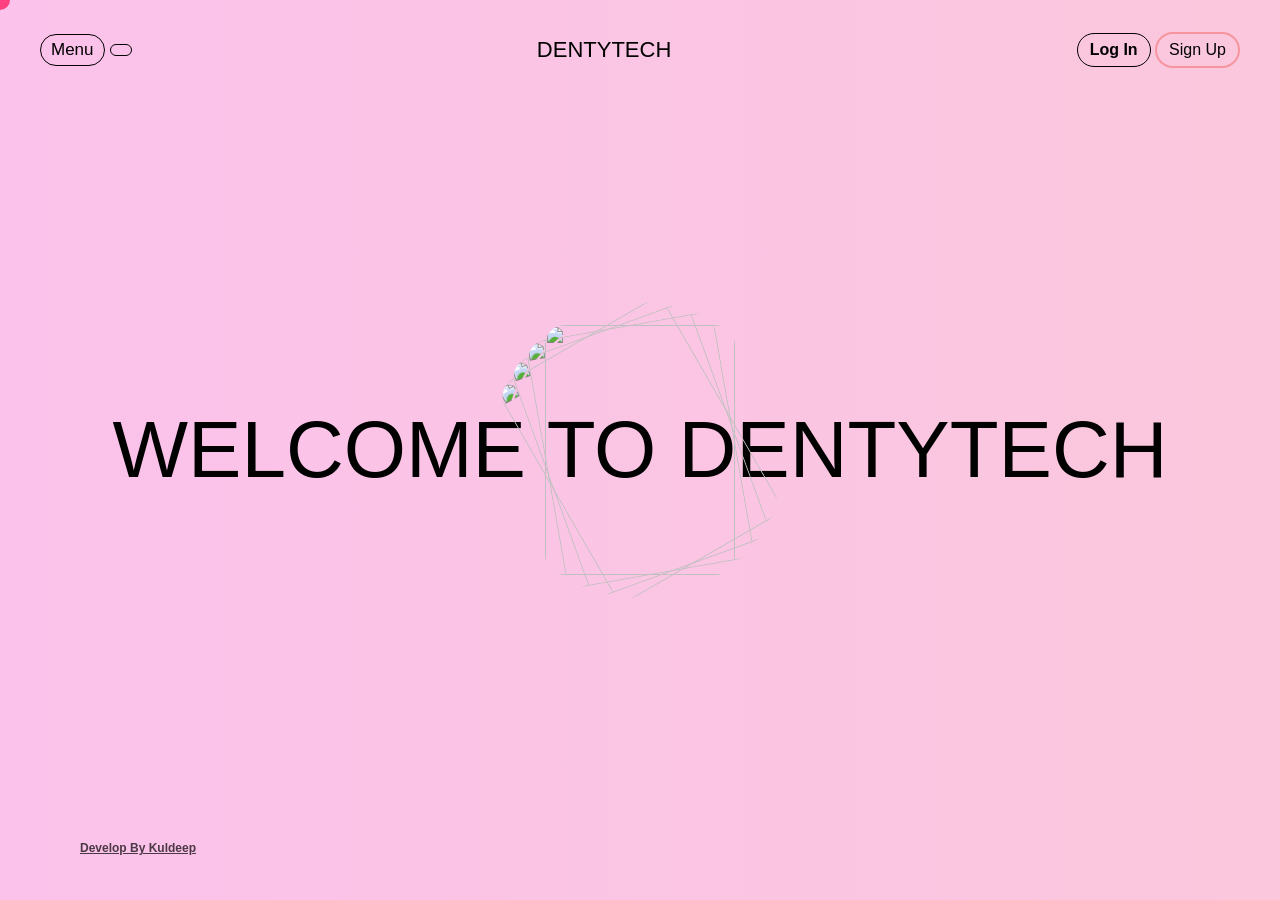
==== index.html @ a9e1e531 "first commit" ====
<!DOCTYPE html>
<html lang="en">

<head>
    <meta charset="UTF-8" />
    <meta name="viewport" content="width=device-width, initial-scale=1.0" />
    <title>Dentytech</title>
    <link rel="icon" type="image/x-icon" href="/assests/favicon.ico">
    <link href="https://cdn.jsdelivr.net/npm/remixicon@4.3.0/fonts/remixicon.css" rel="stylesheet" />
    <link rel="stylesheet" href="style.css">
</head>

<body>

    <div class="main">
        <div class="cursor-follower"></div>
        <header>
            <nav>

                <div class="navLinks">

                    <h3>Menu</h3>
                    <i class="ri-menu-3-line"></i>


                </div>

                <div class="logo">
                    <h3>Dentytech</h3>
                </div>

                <div class="navBtn">
                    <button>Log In</button>
                    <button>Sign Up</button>
                </div>



            </nav>
        </header>
         
        <main>
            <section class="hero">
                <div class="intro">
                    <h1>Welcome to Dentytech</h1>

                    <img  class="hero_img" src="https://images.unsplash.com/photo-1540331547168-8b63109225b7?q=80&w=1438&auto=format&fit=crop&ixlib=rb-4.0.3&ixid=M3wxMjA3fDB8MHxwaG90by1wYWdlfHx8fGVufDB8fHx8fA%3D%3D" alt="" srcset="">

                    <img class="hero_img"  src="https://images.unsplash.com/photo-1579533183840-16ee351d4dfb?q=80&w=1579&auto=format&fit=crop&ixlib=rb-4.0.3&ixid=M3wxMjA3fDB8MHxwaG90by1wYWdlfHx8fGVufDB8fHx8fA%3D%3D" alt="" srcset="">
                   
                    <img  class="hero_img" src="https://images.unsplash.com/photo-1535295972055-1c762f4483e5?q=80&w=1374&auto=format&fit=crop&ixlib=rb-4.0.3&ixid=M3wxMjA3fDB8MHxwaG90by1wYWdlfHx8fGVufDB8fHx8fA%3D%3D" alt="" srcset="">
                    <img  class="hero_img" src="https://images.unsplash.com/photo-1488426862026-3ee34a7d66df?q=80&w=1374&auto=format&fit=crop&ixlib=rb-4.0.3&ixid=M3wxMjA3fDB8MHxwaG90by1wYWdlfHx8fGVufDB8fHx8fA%3D%3D" alt="" srcset="">
                  
                </div>
                <div class="hero_bottom">

                    <h4>develop by kuldeep</h4>
                    <span>
                        <i class="ri-arrow-fill"></i>                        
                    </span>
                    <div class="social_media">  
                        <a href="https://www.instagram.com/_.kuldeeppatel._"><i class="ri-instagram-line"></i></a>
                        <a href="https://github.com/kuldeepg3"><i class="ri-github-line"></i></a>
                        <a href="https://www.linkedin.com/in/kuldeep-patel-09a0041a7"><i class="ri-linkedin-box-line"></i></a>
                    </div>
                    

                </div>
            </section>
        </main>

    </div>





    <script src="script.js"></script>
</body>

</html>
---- style.css ----
* {
    margin: 0;
    padding: 0;
    box-sizing: border-box;
    outline: none !important;
    font-family: 'Lucida Sans', 'Lucida Sans Regular', 'Lucida Grande', 'Lucida Sans Unicode', Geneva, Verdana, sans-serif;
    cursor: none;
    
}

html,
body {
    height: 100%;
    width: 100%;
    user-select: none;
}

.main {
    height: 100%;
    width: 100%;
    /* background-color: #fff; */

}

nav {
    height: 100px;
    width: 100%;
    /* background-color: red; */
    display: flex;
    justify-content: space-between;
    align-items: center;
    padding: 0px 40px;

}

li a {
    display: block;
    color: #fff;
    text-decoration: none;
    padding: 10px;
    font-weight: bold;
}

li {
    list-style: none;
    float: left;
}

.navLinks {
    display: flex;
    align-items: center;
    justify-content: center;
    gap: 5px;

}

.navLinks h3,
.navLinks i {
    font-size: 17px;
    font-weight: 500;
    border: 1.5px solid black;
    padding: 5px 10px;
    border-radius: 50px;
}

nav .logo h3{
    font-size: 22px;
    text-transform: uppercase;
    font-weight: 500;
}

nav .navBtn button {
    padding: 7px 12px;
    border-radius: 50px; border: 1.5px solid black;font-size: 16px;
    font-weight: 600;
    background-color: transparent;
}

nav .navBtn button:nth-child(2){
    background-color: rgba(245, 147, 111, 0);
    color: rgb(0, 0, 0);
    border: 2px solid rgba(244, 108, 108, 0.55);
    font-weight: 300;
}

.hero .intro>h1{
    font-size: 80px;
    font-weight: 500;
    text-transform: uppercase; 
    position: absolute;
    top: 50%;
    left: 50%;
    transform: translate(-50%,-50%);

    width: 100%;
    text-align: center;

}

.hero .intro>img{
    height: 250px;
    width: 190px;
    
    object-fit: cover;position: absolute;
    top: 50%;
    left: 50%;
    transform: translate(-50%,-50%);
    border-radius: 20px;
}

.hero .intro>img:nth-child(1){
    transform: translate(-50%,-50%) rotate(-40deg);
}
.hero .intro>img:nth-child(2){
    transform: translate(-50%,-50%) rotate(-30deg);
}
.hero .intro>img:nth-child(3){
    transform: translate(-50%,-50%) rotate(-20deg);
}
.hero .intro>img:nth-child(4){
    transform: translate(-50%,-50%) rotate(-10deg);
}

.hero_bottom{
   /* background-color: red; */
   width: 100%;
    position: absolute;
    bottom: 5%;
    /* left: 5%; */
    padding: 0px 80px;
    display: flex;
    justify-content: space-between;
    align-items: center;
}

.hero_bottom h4{
    font-size: 12px;
    opacity: .7;
    text-transform: capitalize;
    text-decoration: underline;
}

.social_media a {
 
    color: #262626;
    text-decoration: none;
    
}
.social_media a i{
    font-size: 28px;
    opacity: .8;
}

.social_media a i:hover{
    opacity: 1;
    transform:rotate(-10deg);
}









 /* Cursor follower styling */
 .cursor-follower {
    position: absolute;
    width: 20px;
    height: 20px;
    background-color: #ff4081;
    border-radius: 50%;
    pointer-events: none; /* So it doesn't block mouse events */
    transition: transform 0.15s ease-out, width 0.15s ease-out, height 0.15s ease-out;
    transform: translate(-50%, -50%);
    animation: pulse 1.5s infinite ease-in-out; /* Apply pulsing animation */
}

/* Animation for shadow pulsing */
@keyframes pulse {
    0% {
        box-shadow: 0 0 10px rgba(255, 64, 129, 0.6), 0 0 20px rgba(255, 64, 129, 0.4);
    }
    50% {
        box-shadow: 0 0 20px rgba(255, 64, 129, 0.8), 0 0 40px rgba(255, 64, 129, 0.6);
    }
    100% {
        box-shadow: 0 0 10px rgba(255, 64, 129, 0.6), 0 0 20px rgba(255, 64, 129, 0.4);
    }
}

/* Hover effect for cursor follower */
.cursor-follower.hover {
    width: 30px;
    height: 30px;
    animation: pulseHover 0.8s infinite ease-in-out;
}

/* Animation for shadow pulsing when hovered */
@keyframes pulseHover {
    0% {
        box-shadow: 0 0 15px rgba(255, 64, 129, 0.8), 0 0 30px rgba(255, 64, 129, 0.6);
    }
    50% {
        box-shadow: 0 0 30px rgba(255, 64, 129, 1), 0 0 60px rgba(255, 64, 129, 0.8);
    }
    100% {
        box-shadow: 0 0 15px rgba(255, 64, 129, 0.8), 0 0 30px rgba(255, 64, 129, 0.6);
    }
}




body{
    overflow: hidden;
    cursor: none; /* Hide the default cursor */
    background: linear-gradient(270deg, #ff9a9e, #fad0c4, #fad0c4, #fbc2eb);
    background-size: 800% 800%;
    animation: gradientBackground 15s ease infinite; /* Animate background gradient */
}

   /* Background animation keyframes */
   @keyframes gradientBackground {
    0% { background-position: 0% 50%; }
    50% { background-position: 100% 50%; }
    100% { background-position: 0% 50%; }
}





  /* Cursor follower styling */
  /* .cursor-follower {
    position: absolute;
    width: 20px;
    height: 20px;
    background-color: #61dafb;
    border-radius: 50%;
    pointer-events: none;  So it doesn't block mouse events 
    box-shadow: 0 0 15px rgba(97, 218, 251, 0.6);
    transition: transform 0.15s ease-out, width 0.15s ease-out, height 0.15s ease-out;
    transform: translate(-50%, -50%);
} */

/* Hover effect for cursor follower */
/* .cursor-follower.hover {
    width: 30px;
    height: 30px;
    box-shadow: 0 0 25px rgba(97, 218, 251, 0.8);
} */
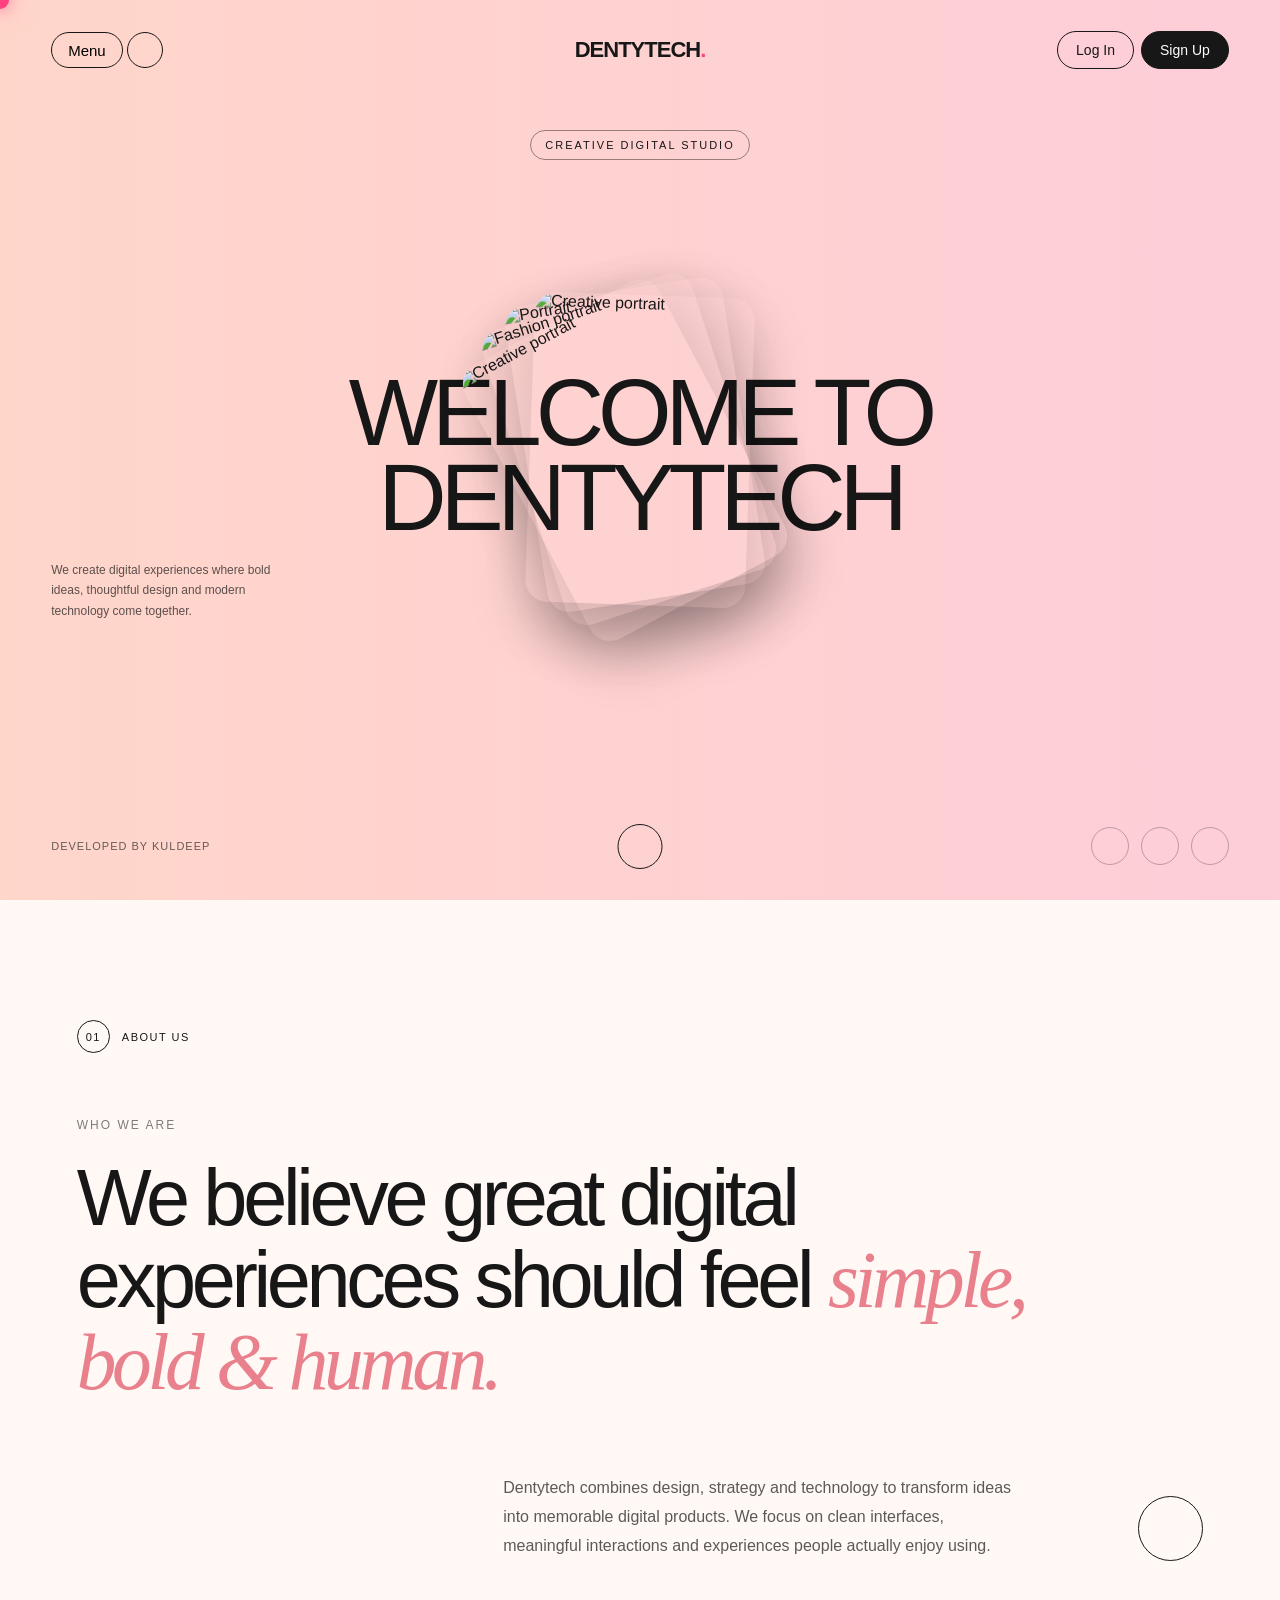
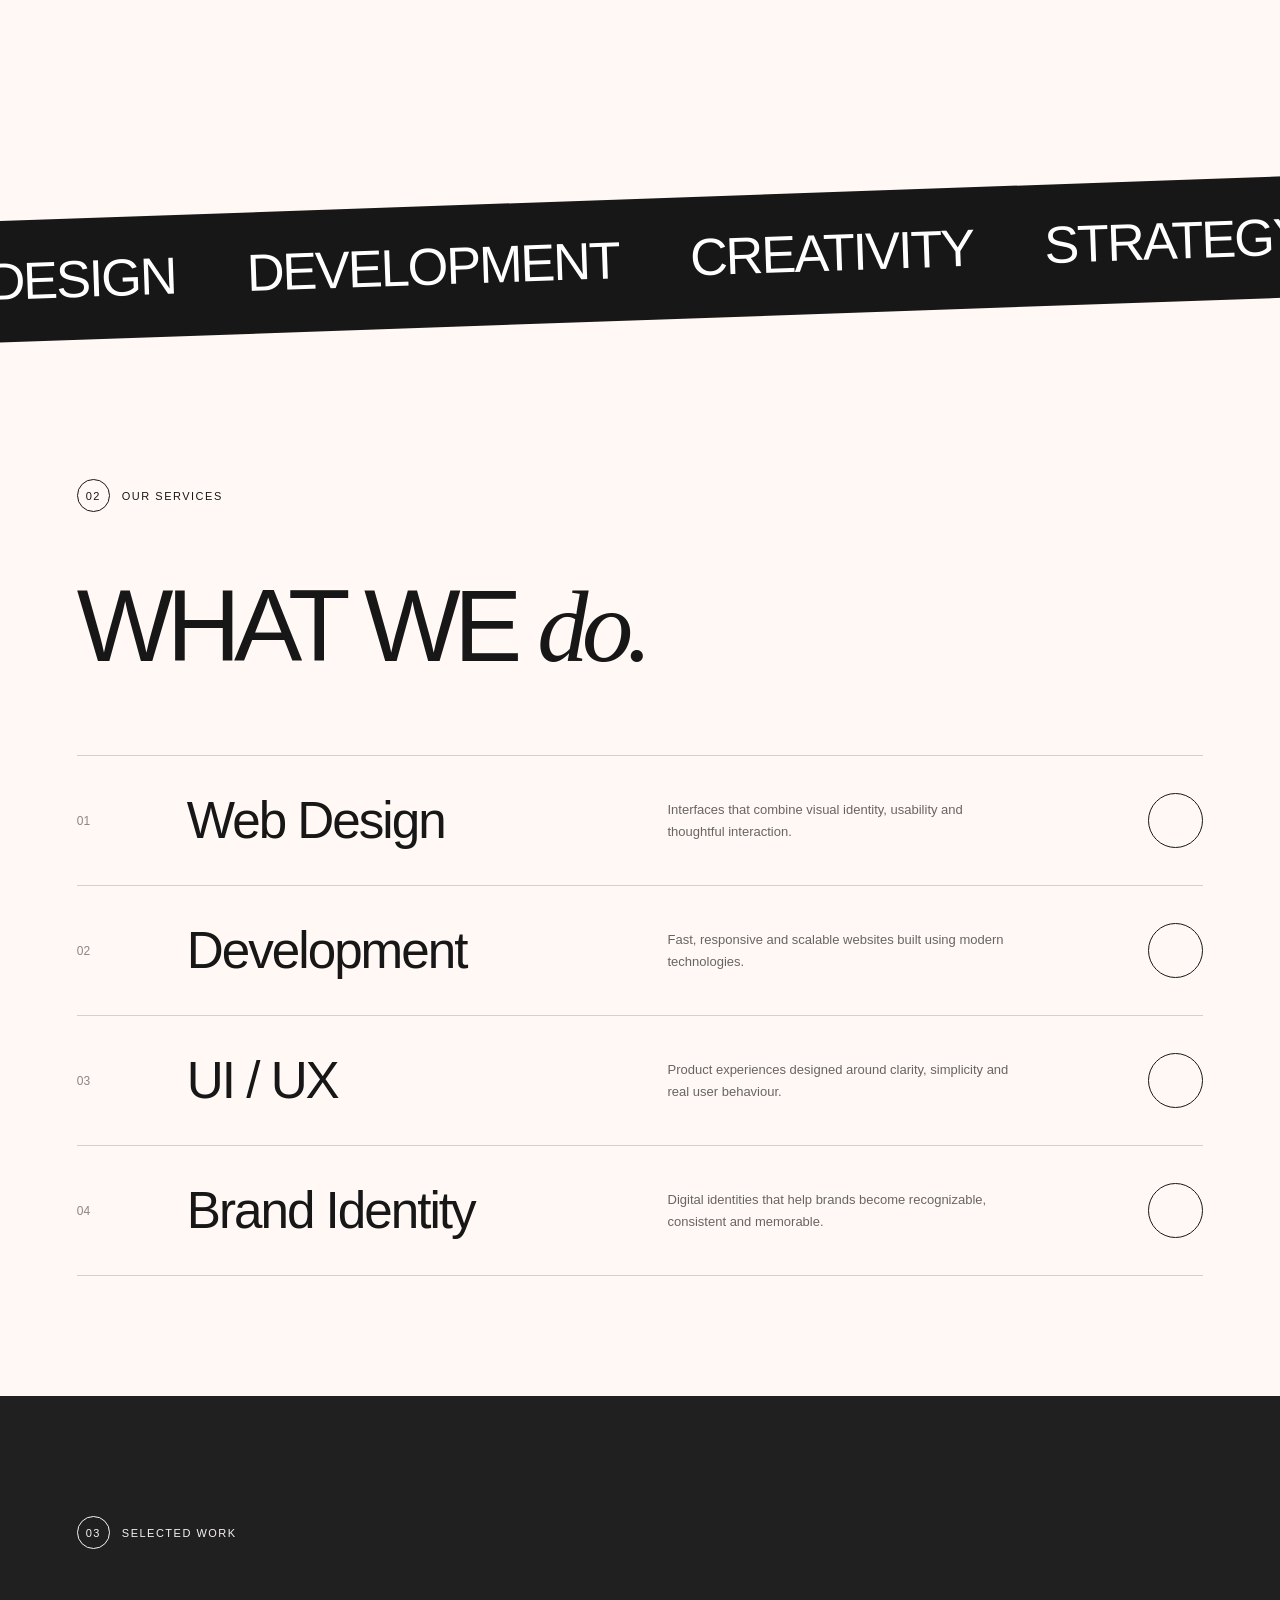
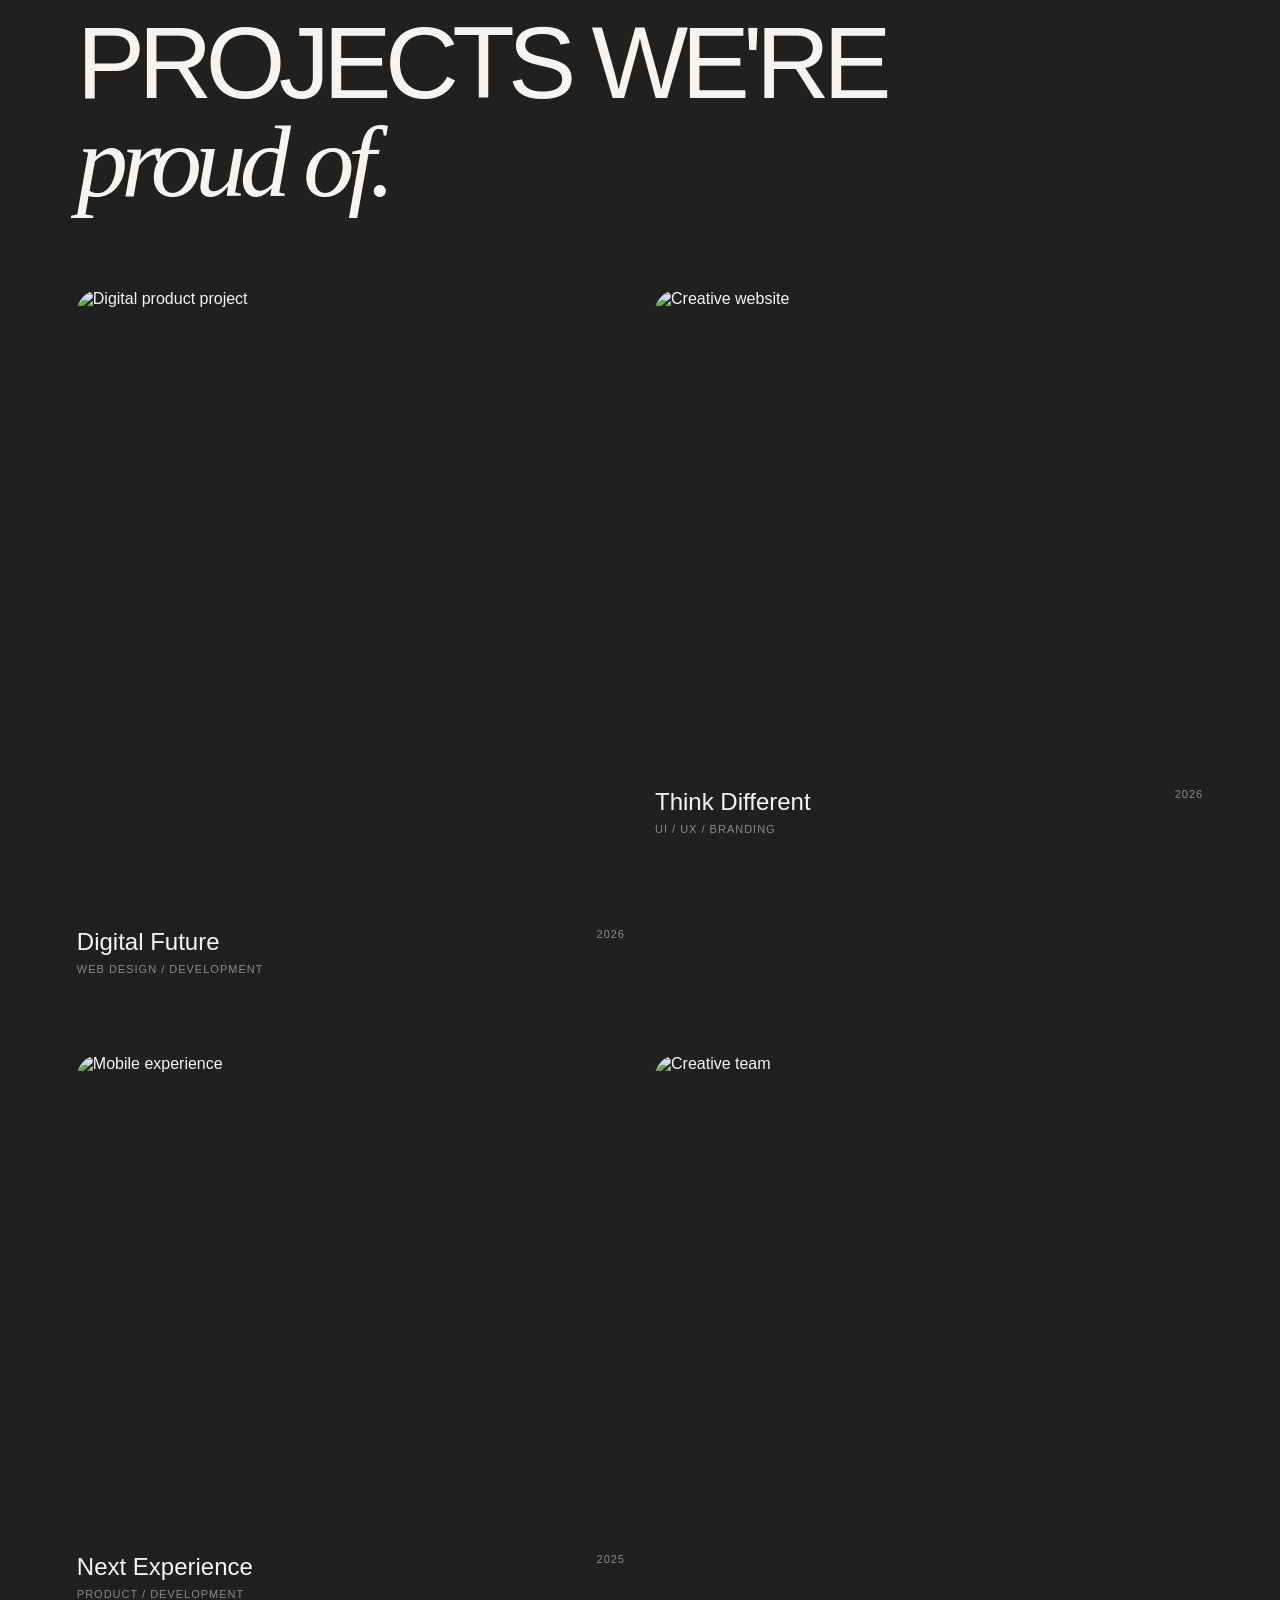
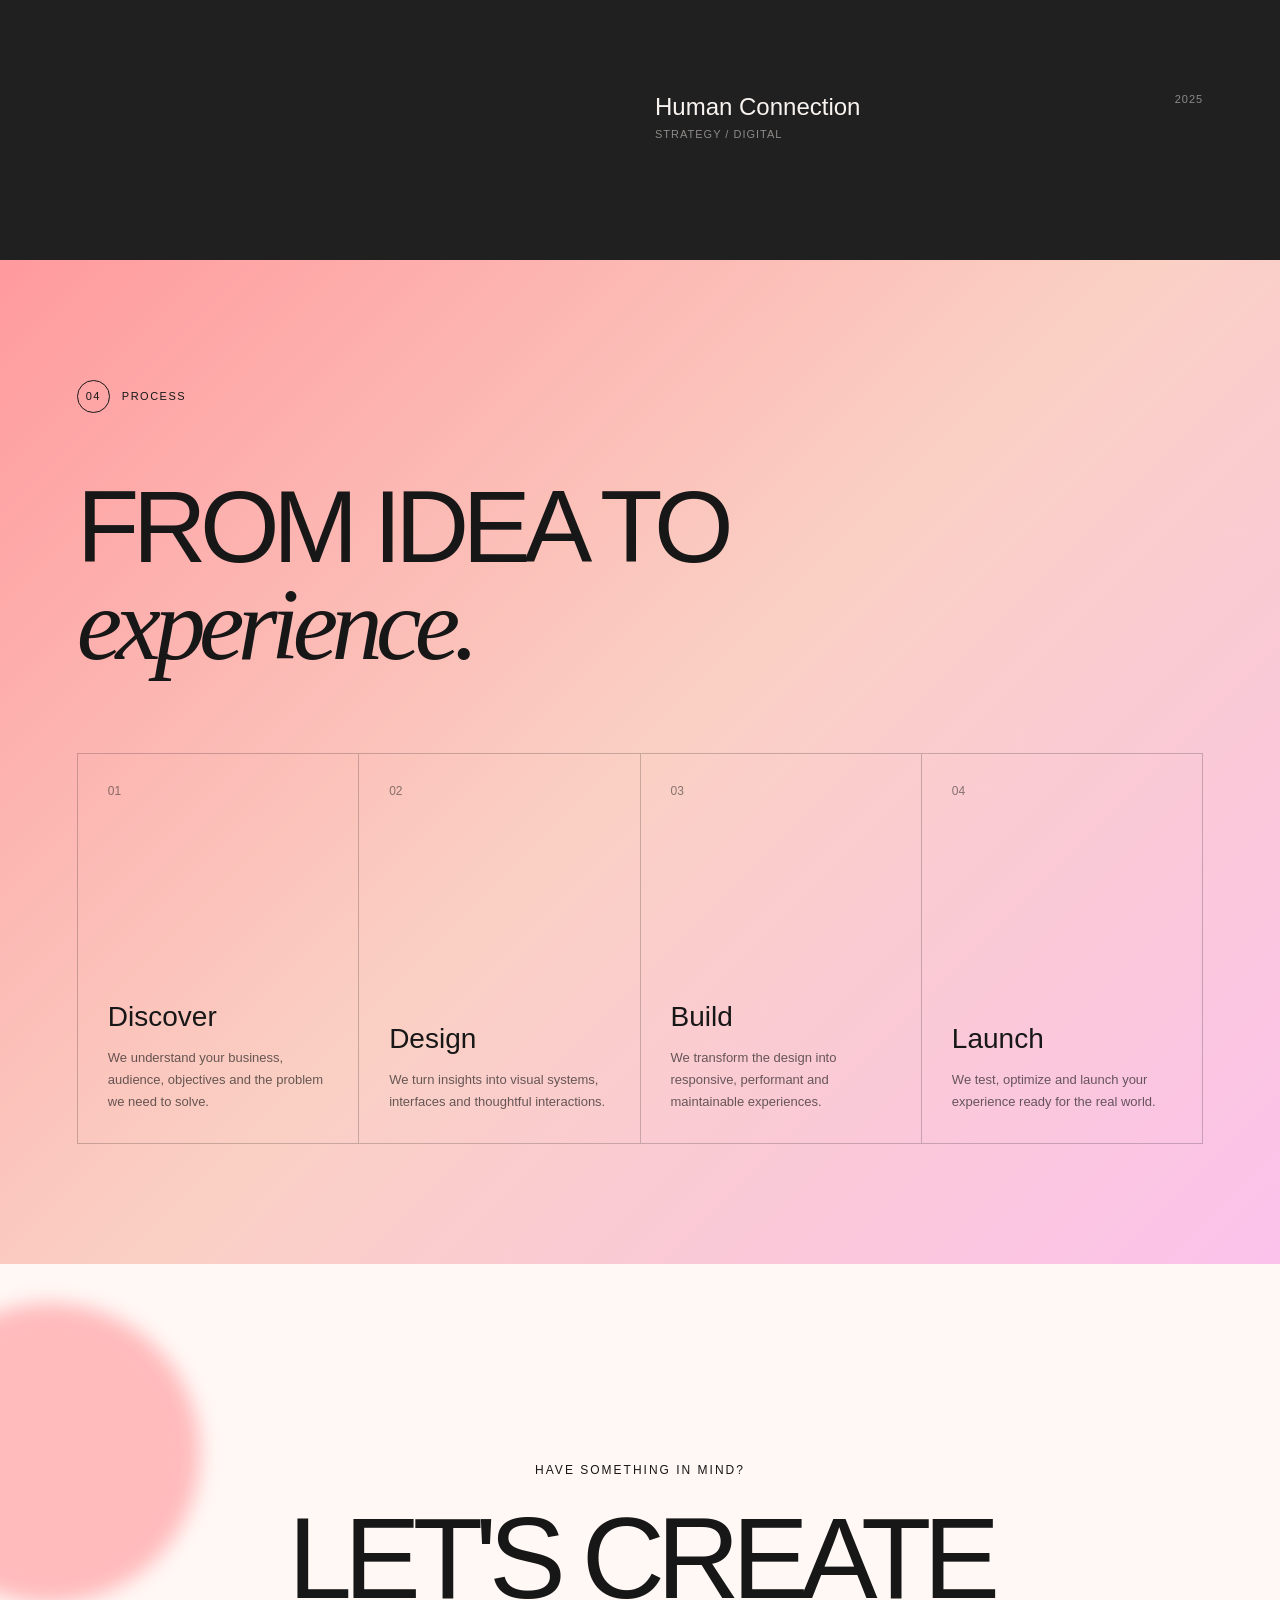
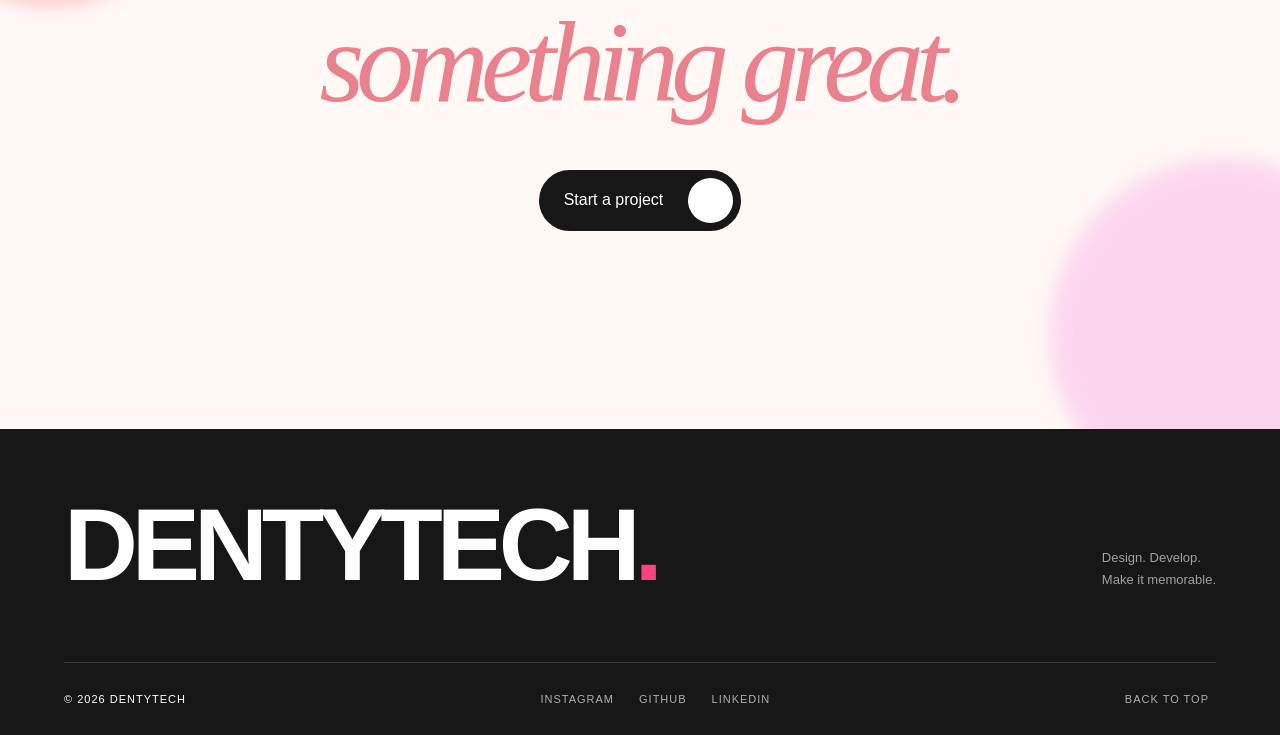
==== commit c759d24b: "Refactor CSS styles: Implement CSS variables for colors, enhance layout responsiveness, and improve " ====
--- a/index.html
+++ b/index.html
@@ -2,80 +2,692 @@
 <html lang="en">
 
 <head>
-    <meta charset="UTF-8" />
-    <meta name="viewport" content="width=device-width, initial-scale=1.0" />
-    <title>Dentytech</title>
+    <meta charset="UTF-8">
+    <meta name="viewport" content="width=device-width, initial-scale=1.0">
+
+    <meta name="description"
+        content="Dentytech — modern digital experiences designed to make your brand unforgettable.">
+
+    <title>Dentytech — Digital Experiences</title>
+
     <link rel="icon" type="image/x-icon" href="/assests/favicon.ico">
-    <link href="https://cdn.jsdelivr.net/npm/remixicon@4.3.0/fonts/remixicon.css" rel="stylesheet" />
+
+    <link
+        href="https://cdn.jsdelivr.net/npm/remixicon@4.3.0/fonts/remixicon.css"
+        rel="stylesheet"
+    >
+
     <link rel="stylesheet" href="style.css">
 </head>
 
 <body>
 
-    <div class="main">
-        <div class="cursor-follower"></div>
-        <header>
-            <nav>
-
-                <div class="navLinks">
-
-                    <h3>Menu</h3>
-                    <i class="ri-menu-3-line"></i>
-
+    <!-- Custom Cursor -->
+    <div class="cursor-follower"></div>
+
+    <!-- Mobile Menu -->
+    <div class="mobile-menu" id="mobileMenu">
+
+        <button class="mobile-close" id="mobileClose" aria-label="Close menu">
+            <i class="ri-close-line"></i>
+        </button>
+
+        <nav class="mobile-nav">
+            <a href="#home">Home</a>
+            <a href="#about">About</a>
+            <a href="#services">Services</a>
+            <a href="#work">Work</a>
+            <a href="#contact">Contact</a>
+        </nav>
+
+        <div class="mobile-socials">
+            <a href="#" aria-label="Instagram">
+                <i class="ri-instagram-line"></i>
+            </a>
+            <a href="#" aria-label="Github">
+                <i class="ri-github-line"></i>
+            </a>
+            <a href="#" aria-label="LinkedIn">
+                <i class="ri-linkedin-box-line"></i>
+            </a>
+        </div>
+
+    </div>
+
+
+    <!-- ================= HEADER ================= -->
+
+    <header class="header" id="header">
+
+        <nav class="navbar">
+
+            <button class="menu-btn" id="menuBtn">
+                <span>Menu</span>
+                <i class="ri-menu-3-line"></i>
+            </button>
+
+            <a href="#home" class="logo">
+                Dentytech<span>.</span>
+            </a>
+
+            <div class="nav-actions">
+                <a href="#contact" class="btn btn-outline">
+                    Log In
+                </a>
+
+                <a href="#contact" class="btn btn-primary">
+                    Sign Up
+                </a>
+            </div>
+
+        </nav>
+
+    </header>
+
+
+    <main>
+
+        <!-- ================= HERO ================= -->
+
+        <section class="hero" id="home">
+
+            <div class="hero-content">
+
+                <p class="eyebrow">
+                    Creative digital studio
+                </p>
+
+                <h1>
+                    Welcome to
+                    <span>Dentytech</span>
+                </h1>
+
+                <p class="hero-description">
+                    We create digital experiences where bold ideas,
+                    thoughtful design and modern technology come together.
+                </p>
+
+                <div class="hero-cards">
+
+                    <div class="image-card card-1">
+                        <img
+                            src="https://images.unsplash.com/photo-1540331547168-8b63109225b7?q=80&w=1000&auto=format&fit=crop"
+                            alt="Creative portrait"
+                        >
+                    </div>
+
+                    <div class="image-card card-2">
+                        <img
+                            src="https://images.unsplash.com/photo-1579533183840-16ee351d4dfb?q=80&w=1000&auto=format&fit=crop"
+                            alt="Fashion portrait"
+                        >
+                    </div>
+
+                    <div class="image-card card-3">
+                        <img
+                            src="https://images.unsplash.com/photo-1535295972055-1c762f4483e5?q=80&w=1000&auto=format&fit=crop"
+                            alt="Portrait"
+                        >
+                    </div>
+
+                    <div class="image-card card-4">
+                        <img
+                            src="https://images.unsplash.com/photo-1488426862026-3ee34a7d66df?q=80&w=1000&auto=format&fit=crop"
+                            alt="Creative portrait"
+                        >
+                    </div>
 
                 </div>
 
-                <div class="logo">
-                    <h3>Dentytech</h3>
+            </div>
+
+
+            <div class="hero-bottom">
+
+                <p class="developer">
+                    Developed by Kuldeep
+                </p>
+
+                <a href="#about" class="scroll-btn" aria-label="Scroll down">
+                    <i class="ri-arrow-down-line"></i>
+                </a>
+
+                <div class="social-media">
+
+                    <a
+                        href="https://www.instagram.com/_.kuldeeppatel._"
+                        target="_blank"
+                        aria-label="Instagram"
+                    >
+                        <i class="ri-instagram-line"></i>
+                    </a>
+
+                    <a
+                        href="https://github.com/kuldeepg3"
+                        target="_blank"
+                        aria-label="Github"
+                    >
+                        <i class="ri-github-line"></i>
+                    </a>
+
+                    <a
+                        href="https://www.linkedin.com/in/kuldeep-patel-09a0041a7"
+                        target="_blank"
+                        aria-label="LinkedIn"
+                    >
+                        <i class="ri-linkedin-box-line"></i>
+                    </a>
+
                 </div>
 
-                <div class="navBtn">
-                    <button>Log In</button>
-                    <button>Sign Up</button>
+            </div>
+
+        </section>
+
+
+        <!-- ================= ABOUT ================= -->
+
+        <section class="section about" id="about">
+
+            <div class="section-label">
+                <span>01</span>
+                <p>About us</p>
+            </div>
+
+            <div class="about-content">
+
+                <p class="small-title">
+                    Who we are
+                </p>
+
+                <h2>
+                    We believe great digital
+                    experiences should feel
+                    <span>simple, bold & human.</span>
+                </h2>
+
+                <div class="about-bottom">
+
+                    <p>
+                        Dentytech combines design, strategy and technology
+                        to transform ideas into memorable digital products.
+                        We focus on clean interfaces, meaningful interactions
+                        and experiences people actually enjoy using.
+                    </p>
+
+                    <a href="#services" class="round-arrow">
+                        <i class="ri-arrow-right-up-line"></i>
+                    </a>
+
                 </div>
 
-
-
-            </nav>
-        </header>
-         
-        <main>
-            <section class="hero">
-                <div class="intro">
-                    <h1>Welcome to Dentytech</h1>
-
-                    <img  class="hero_img" src="https://images.unsplash.com/photo-1540331547168-8b63109225b7?q=80&w=1438&auto=format&fit=crop&ixlib=rb-4.0.3&ixid=M3wxMjA3fDB8MHxwaG90by1wYWdlfHx8fGVufDB8fHx8fA%3D%3D" alt="" srcset="">
-
-                    <img class="hero_img"  src="https://images.unsplash.com/photo-1579533183840-16ee351d4dfb?q=80&w=1579&auto=format&fit=crop&ixlib=rb-4.0.3&ixid=M3wxMjA3fDB8MHxwaG90by1wYWdlfHx8fGVufDB8fHx8fA%3D%3D" alt="" srcset="">
-                   
-                    <img  class="hero_img" src="https://images.unsplash.com/photo-1535295972055-1c762f4483e5?q=80&w=1374&auto=format&fit=crop&ixlib=rb-4.0.3&ixid=M3wxMjA3fDB8MHxwaG90by1wYWdlfHx8fGVufDB8fHx8fA%3D%3D" alt="" srcset="">
-                    <img  class="hero_img" src="https://images.unsplash.com/photo-1488426862026-3ee34a7d66df?q=80&w=1374&auto=format&fit=crop&ixlib=rb-4.0.3&ixid=M3wxMjA3fDB8MHxwaG90by1wYWdlfHx8fGVufDB8fHx8fA%3D%3D" alt="" srcset="">
-                  
+            </div>
+
+        </section>
+
+
+        <!-- ================= MARQUEE ================= -->
+
+        <section class="marquee-section">
+
+            <div class="marquee">
+
+                <div class="marquee-track">
+
+                    <span>DESIGN</span>
+                    <i class="ri-asterisk"></i>
+
+                    <span>DEVELOPMENT</span>
+                    <i class="ri-asterisk"></i>
+
+                    <span>CREATIVITY</span>
+                    <i class="ri-asterisk"></i>
+
+                    <span>STRATEGY</span>
+                    <i class="ri-asterisk"></i>
+
+                    <span>DESIGN</span>
+                    <i class="ri-asterisk"></i>
+
+                    <span>DEVELOPMENT</span>
+                    <i class="ri-asterisk"></i>
+
+                    <span>CREATIVITY</span>
+                    <i class="ri-asterisk"></i>
+
+                    <span>STRATEGY</span>
+                    <i class="ri-asterisk"></i>
+
                 </div>
-                <div class="hero_bottom">
-
-                    <h4>develop by kuldeep</h4>
-                    <span>
-                        <i class="ri-arrow-fill"></i>                        
+
+            </div>
+
+        </section>
+
+
+        <!-- ================= SERVICES ================= -->
+
+        <section class="section services" id="services">
+
+            <div class="section-heading">
+
+                <div class="section-label">
+                    <span>02</span>
+                    <p>Our services</p>
+                </div>
+
+                <h2>
+                    What we
+                    <em>do.</em>
+                </h2>
+
+            </div>
+
+
+            <div class="services-list">
+
+                <article class="service-item">
+
+                    <span class="service-number">
+                        01
                     </span>
-                    <div class="social_media">  
-                        <a href="https://www.instagram.com/_.kuldeeppatel._"><i class="ri-instagram-line"></i></a>
-                        <a href="https://github.com/kuldeepg3"><i class="ri-github-line"></i></a>
-                        <a href="https://www.linkedin.com/in/kuldeep-patel-09a0041a7"><i class="ri-linkedin-box-line"></i></a>
-                    </div>
-                    
-
+
+                    <div class="service-name">
+                        <h3>Web Design</h3>
+
+                        <p>
+                            Interfaces that combine visual identity,
+                            usability and thoughtful interaction.
+                        </p>
+                    </div>
+
+                    <div class="service-icon">
+                        <i class="ri-arrow-right-up-line"></i>
+                    </div>
+
+                </article>
+
+
+                <article class="service-item">
+
+                    <span class="service-number">
+                        02
+                    </span>
+
+                    <div class="service-name">
+                        <h3>Development</h3>
+
+                        <p>
+                            Fast, responsive and scalable websites built
+                            using modern technologies.
+                        </p>
+                    </div>
+
+                    <div class="service-icon">
+                        <i class="ri-arrow-right-up-line"></i>
+                    </div>
+
+                </article>
+
+
+                <article class="service-item">
+
+                    <span class="service-number">
+                        03
+                    </span>
+
+                    <div class="service-name">
+                        <h3>UI / UX</h3>
+
+                        <p>
+                            Product experiences designed around clarity,
+                            simplicity and real user behaviour.
+                        </p>
+                    </div>
+
+                    <div class="service-icon">
+                        <i class="ri-arrow-right-up-line"></i>
+                    </div>
+
+                </article>
+
+
+                <article class="service-item">
+
+                    <span class="service-number">
+                        04
+                    </span>
+
+                    <div class="service-name">
+                        <h3>Brand Identity</h3>
+
+                        <p>
+                            Digital identities that help brands become
+                            recognizable, consistent and memorable.
+                        </p>
+                    </div>
+
+                    <div class="service-icon">
+                        <i class="ri-arrow-right-up-line"></i>
+                    </div>
+
+                </article>
+
+            </div>
+
+        </section>
+
+
+        <!-- ================= WORK ================= -->
+
+        <section class="section work" id="work">
+
+            <div class="section-heading">
+
+                <div class="section-label">
+                    <span>03</span>
+                    <p>Selected work</p>
                 </div>
-            </section>
-        </main>
-
-    </div>
-
-
-
+
+                <h2>
+                    Projects we're
+                    <em>proud of.</em>
+                </h2>
+
+            </div>
+
+
+            <div class="projects-grid">
+
+                <article class="project project-large">
+
+                    <a href="#" class="project-image">
+
+                        <img
+                            src="https://images.unsplash.com/photo-1559028012-481c04fa702d?q=80&w=1600&auto=format&fit=crop"
+                            alt="Digital product project"
+                        >
+
+                        <span class="project-arrow">
+                            <i class="ri-arrow-right-up-line"></i>
+                        </span>
+
+                    </a>
+
+                    <div class="project-info">
+
+                        <div>
+                            <h3>Digital Future</h3>
+                            <p>Web Design / Development</p>
+                        </div>
+
+                        <span>2026</span>
+
+                    </div>
+
+                </article>
+
+
+                <article class="project">
+
+                    <a href="#" class="project-image">
+
+                        <img
+                            src="https://images.unsplash.com/photo-1558655146-d09347e92766?q=80&w=1200&auto=format&fit=crop"
+                            alt="Creative website"
+                        >
+
+                        <span class="project-arrow">
+                            <i class="ri-arrow-right-up-line"></i>
+                        </span>
+
+                    </a>
+
+                    <div class="project-info">
+
+                        <div>
+                            <h3>Think Different</h3>
+                            <p>UI / UX / Branding</p>
+                        </div>
+
+                        <span>2026</span>
+
+                    </div>
+
+                </article>
+
+
+                <article class="project">
+
+                    <a href="#" class="project-image">
+
+                        <img
+                            src="https://images.unsplash.com/photo-1551650975-87deedd944c3?q=80&w=1200&auto=format&fit=crop"
+                            alt="Mobile experience"
+                        >
+
+                        <span class="project-arrow">
+                            <i class="ri-arrow-right-up-line"></i>
+                        </span>
+
+                    </a>
+
+                    <div class="project-info">
+
+                        <div>
+                            <h3>Next Experience</h3>
+                            <p>Product / Development</p>
+                        </div>
+
+                        <span>2025</span>
+
+                    </div>
+
+                </article>
+
+
+                <article class="project project-large">
+
+                    <a href="#" class="project-image">
+
+                        <img
+                            src="https://images.unsplash.com/photo-1552664730-d307ca884978?q=80&w=1600&auto=format&fit=crop"
+                            alt="Creative team"
+                        >
+
+                        <span class="project-arrow">
+                            <i class="ri-arrow-right-up-line"></i>
+                        </span>
+
+                    </a>
+
+                    <div class="project-info">
+
+                        <div>
+                            <h3>Human Connection</h3>
+                            <p>Strategy / Digital</p>
+                        </div>
+
+                        <span>2025</span>
+
+                    </div>
+
+                </article>
+
+            </div>
+
+        </section>
+
+
+        <!-- ================= PROCESS ================= -->
+
+        <section class="section process">
+
+            <div class="section-heading">
+
+                <div class="section-label">
+                    <span>04</span>
+                    <p>Process</p>
+                </div>
+
+                <h2>
+                    From idea to
+                    <em>experience.</em>
+                </h2>
+
+            </div>
+
+
+            <div class="process-grid">
+
+                <article class="process-card">
+                    <span>01</span>
+
+                    <i class="ri-search-eye-line"></i>
+
+                    <h3>Discover</h3>
+
+                    <p>
+                        We understand your business, audience,
+                        objectives and the problem we need to solve.
+                    </p>
+                </article>
+
+
+                <article class="process-card">
+                    <span>02</span>
+
+                    <i class="ri-pencil-ruler-2-line"></i>
+
+                    <h3>Design</h3>
+
+                    <p>
+                        We turn insights into visual systems,
+                        interfaces and thoughtful interactions.
+                    </p>
+                </article>
+
+
+                <article class="process-card">
+                    <span>03</span>
+
+                    <i class="ri-code-s-slash-line"></i>
+
+                    <h3>Build</h3>
+
+                    <p>
+                        We transform the design into responsive,
+                        performant and maintainable experiences.
+                    </p>
+                </article>
+
+
+                <article class="process-card">
+                    <span>04</span>
+
+                    <i class="ri-rocket-2-line"></i>
+
+                    <h3>Launch</h3>
+
+                    <p>
+                        We test, optimize and launch your experience
+                        ready for the real world.
+                    </p>
+                </article>
+
+            </div>
+
+        </section>
+
+
+        <!-- ================= CTA ================= -->
+
+        <section class="cta" id="contact">
+
+            <div class="cta-orb orb-one"></div>
+            <div class="cta-orb orb-two"></div>
+
+            <p>Have something in mind?</p>
+
+            <h2>
+                Let's create
+                <span>something great.</span>
+            </h2>
+
+            <a href="mailto:hello@dentytech.com" class="cta-button">
+
+                <span>Start a project</span>
+
+                <i class="ri-arrow-right-up-line"></i>
+
+            </a>
+
+        </section>
+
+    </main>
+
+
+    <!-- ================= FOOTER ================= -->
+
+    <footer class="footer">
+
+        <div class="footer-top">
+
+            <a href="#home" class="footer-logo">
+                Dentytech<span>.</span>
+            </a>
+
+            <p>
+                Design. Develop.<br>
+                Make it memorable.
+            </p>
+
+        </div>
+
+
+        <div class="footer-bottom">
+
+            <p>
+                © <span id="currentYear"></span> Dentytech
+            </p>
+
+            <div class="footer-links">
+
+                <a
+                    href="https://www.instagram.com/_.kuldeeppatel._"
+                    target="_blank"
+                >
+                    Instagram
+                </a>
+
+                <a
+                    href="https://github.com/kuldeepg3"
+                    target="_blank"
+                >
+                    Github
+                </a>
+
+                <a
+                    href="https://www.linkedin.com/in/kuldeep-patel-09a0041a7"
+                    target="_blank"
+                >
+                    LinkedIn
+                </a>
+
+            </div>
+
+            <a href="#home" class="back-top">
+                Back to top
+                <i class="ri-arrow-up-line"></i>
+            </a>
+
+        </div>
+
+    </footer>
 
 
     <script src="script.js"></script>
+
 </body>
 
 </html>
--- a/style.css
+++ b/style.css
@@ -1,253 +1,1712 @@
+/* =========================================
+   RESET / VARIABLES
+========================================= */
+
+:root {
+    --black: #171717;
+    --dark: #202020;
+    --white: #fffaf8;
+    --pink: #ff9a9e;
+    --light-pink: #fad0c4;
+    --soft-pink: #fbc2eb;
+    --accent: #ff4081;
+    --border: rgba(23, 23, 23, 0.18);
+}
+
 * {
     margin: 0;
     padding: 0;
     box-sizing: border-box;
-    outline: none !important;
-    font-family: 'Lucida Sans', 'Lucida Sans Regular', 'Lucida Grande', 'Lucida Sans Unicode', Geneva, Verdana, sans-serif;
-    cursor: none;
-    
-}
-
-html,
+}
+
+html {
+    scroll-behavior: smooth;
+}
+
 body {
-    height: 100%;
     width: 100%;
-    user-select: none;
-}
-
-.main {
-    height: 100%;
+    min-height: 100vh;
+    overflow-x: hidden;
+
+    color: var(--black);
+
+    font-family:
+        "Lucida Sans",
+        "Lucida Sans Regular",
+        "Lucida Grande",
+        "Lucida Sans Unicode",
+        Geneva,
+        Verdana,
+        sans-serif;
+
+    background: #fff8f5;
+}
+
+body.menu-open {
+    overflow: hidden;
+}
+
+button,
+a {
+    font: inherit;
+}
+
+a {
+    color: inherit;
+    text-decoration: none;
+}
+
+button {
+    border: 0;
+}
+
+img {
     width: 100%;
-    /* background-color: #fff; */
-
-}
-
-nav {
+    display: block;
+}
+
+::selection {
+    color: white;
+    background: var(--accent);
+}
+
+
+/* =========================================
+   CURSOR
+========================================= */
+
+.cursor-follower {
+    position: fixed;
+
+    top: 0;
+    left: 0;
+
+    width: 18px;
+    height: 18px;
+
+    border-radius: 50%;
+
+    background: #ff4081;
+
+    pointer-events: none;
+
+    transform: translate(-50%, -50%);
+
+    z-index: 9999;
+
+    transition:
+        width 0.25s ease,
+        height 0.25s ease,
+        background 0.25s ease;
+
+    box-shadow:
+        0 0 15px rgba(255, 64, 129, 0.6),
+        0 0 35px rgba(255, 64, 129, 0.25);
+}
+
+.cursor-follower.active {
+    width: 42px;
+    height: 42px;
+
+    background: rgba(255, 64, 129, 0.25);
+}
+
+
+/* =========================================
+   HEADER
+========================================= */
+
+.header {
+    position: absolute;
+
+    top: 0;
+    left: 0;
+
+    width: 100%;
+
+    z-index: 100;
+}
+
+.navbar {
     height: 100px;
+
+    display: flex;
+    align-items: center;
+    justify-content: space-between;
+
+    padding: 0 4vw;
+}
+
+.menu-btn {
+    display: flex;
+    align-items: center;
+
+    gap: 4px;
+
+    background: transparent;
+
+    cursor: pointer;
+}
+
+.menu-btn span,
+.menu-btn i {
+    height: 36px;
+
+    display: flex;
+    align-items: center;
+    justify-content: center;
+
+    border: 1.5px solid var(--black);
+
+    font-size: 15px;
+}
+
+.menu-btn span {
+    padding: 0 16px;
+
+    border-radius: 100px;
+}
+
+.menu-btn i {
+    width: 36px;
+
+    border-radius: 50%;
+}
+
+.logo {
+    position: absolute;
+
+    left: 50%;
+
+    transform: translateX(-50%);
+
+    font-size: 22px;
+    font-weight: 700;
+
+    text-transform: uppercase;
+
+    letter-spacing: -1px;
+}
+
+.logo span,
+.footer-logo span {
+    color: var(--accent);
+}
+
+.nav-actions {
+    display: flex;
+
+    gap: 7px;
+}
+
+.btn {
+    padding: 10px 18px;
+
+    border-radius: 100px;
+
+    font-size: 14px;
+
+    transition: 0.3s ease;
+}
+
+.btn-outline {
+    border: 1.5px solid var(--black);
+}
+
+.btn-primary {
+    color: white;
+
+    background: var(--black);
+
+    border: 1.5px solid var(--black);
+}
+
+.btn:hover {
+    transform: translateY(-2px);
+}
+
+.btn-primary:hover {
+    background: var(--accent);
+
+    border-color: var(--accent);
+}
+
+
+/* =========================================
+   MOBILE MENU
+========================================= */
+
+.mobile-menu {
+    position: fixed;
+
+    inset: 0;
+
+    z-index: 1000;
+
+    display: flex;
+    align-items: center;
+    justify-content: center;
+
+    visibility: hidden;
+    opacity: 0;
+
+    background:
+        linear-gradient(
+            135deg,
+            #ff9a9e,
+            #fad0c4,
+            #fbc2eb
+        );
+
+    transform: translateY(-100%);
+
+    transition:
+        transform 0.55s cubic-bezier(.77, 0, .18, 1),
+        opacity 0.4s,
+        visibility 0.4s;
+}
+
+.mobile-menu.open {
+    visibility: visible;
+    opacity: 1;
+
+    transform: translateY(0);
+}
+
+.mobile-close {
+    position: absolute;
+
+    top: 35px;
+    right: 4vw;
+
+    width: 50px;
+    height: 50px;
+
+    border: 1.5px solid var(--black);
+    border-radius: 50%;
+
+    background: transparent;
+
+    cursor: pointer;
+}
+
+.mobile-close i {
+    font-size: 28px;
+}
+
+.mobile-nav {
+    display: flex;
+    flex-direction: column;
+
+    text-align: center;
+
+    gap: 10px;
+}
+
+.mobile-nav a {
+    font-size: clamp(42px, 8vw, 90px);
+
+    line-height: 1;
+
+    text-transform: uppercase;
+
+    transition: 0.3s ease;
+}
+
+.mobile-nav a:hover {
+    font-style: italic;
+
+    transform: translateX(10px);
+}
+
+.mobile-socials {
+    position: absolute;
+
+    bottom: 40px;
+
+    display: flex;
+
+    gap: 20px;
+}
+
+.mobile-socials i {
+    font-size: 25px;
+}
+
+
+/* =========================================
+   HERO
+========================================= */
+
+.hero {
+    position: relative;
+
+    min-height: 100svh;
+
+    overflow: hidden;
+
+    background:
+        linear-gradient(
+            270deg,
+            #ff9a9e,
+            #fad0c4,
+            #fbc2eb,
+            #ffd6ca
+        );
+
+    background-size: 700% 700%;
+
+    animation: gradientBackground 15s ease infinite;
+}
+
+@keyframes gradientBackground {
+
+    0% {
+        background-position: 0% 50%;
+    }
+
+    50% {
+        background-position: 100% 50%;
+    }
+
+    100% {
+        background-position: 0% 50%;
+    }
+}
+
+.hero-content {
+    min-height: 100svh;
+
+    position: relative;
+
+    display: flex;
+    flex-direction: column;
+    align-items: center;
+    justify-content: center;
+
+    padding: 130px 30px 120px;
+}
+
+.eyebrow {
+    position: absolute;
+
+    top: 130px;
+
+    padding: 8px 14px;
+
+    border: 1px solid rgba(0, 0, 0, 0.4);
+    border-radius: 100px;
+
+    font-size: 11px;
+
+    text-transform: uppercase;
+
+    letter-spacing: 2px;
+}
+
+.hero h1 {
+    position: relative;
+
+    z-index: 1;
+
     width: 100%;
-    /* background-color: red; */
-    display: flex;
-    justify-content: space-between;
-    align-items: center;
-    padding: 0px 40px;
-
-}
-
-li a {
+
+    font-size: clamp(52px, 7.4vw, 130px);
+    font-weight: 500;
+
+    line-height: 0.9;
+
+    letter-spacing: -0.065em;
+
+    text-align: center;
+    text-transform: uppercase;
+}
+
+.hero h1 span {
     display: block;
-    color: #fff;
-    text-decoration: none;
-    padding: 10px;
-    font-weight: bold;
-}
-
-li {
-    list-style: none;
-    float: left;
-}
-
-.navLinks {
-    display: flex;
-    align-items: center;
-    justify-content: center;
-    gap: 5px;
-
-}
-
-.navLinks h3,
-.navLinks i {
-    font-size: 17px;
-    font-weight: 500;
-    border: 1.5px solid black;
-    padding: 5px 10px;
-    border-radius: 50px;
-}
-
-nav .logo h3{
-    font-size: 22px;
-    text-transform: uppercase;
-    font-weight: 500;
-}
-
-nav .navBtn button {
-    padding: 7px 12px;
-    border-radius: 50px; border: 1.5px solid black;font-size: 16px;
-    font-weight: 600;
-    background-color: transparent;
-}
-
-nav .navBtn button:nth-child(2){
-    background-color: rgba(245, 147, 111, 0);
-    color: rgb(0, 0, 0);
-    border: 2px solid rgba(244, 108, 108, 0.55);
-    font-weight: 300;
-}
-
-.hero .intro>h1{
-    font-size: 80px;
-    font-weight: 500;
-    text-transform: uppercase; 
+}
+
+.hero-description {
     position: absolute;
+
+    left: 4vw;
+    top: 50%;
+
+    width: 220px;
+
+    transform: translateY(110px);
+
+    font-size: 12px;
+
+    line-height: 1.7;
+
+    opacity: 0.7;
+}
+
+
+/* IMAGE STACK */
+
+.hero-cards {
+    position: absolute;
+
     top: 50%;
     left: 50%;
-    transform: translate(-50%,-50%);
-
+
+    width: 220px;
+    height: 310px;
+
+    transform: translate(-50%, -50%);
+
+    z-index: 2;
+}
+
+.image-card {
+    position: absolute;
+
+    inset: 0;
+
+    overflow: hidden;
+
+    border-radius: 22px;
+
+    box-shadow: 0 25px 60px rgba(0, 0, 0, 0.15);
+
+    transition:
+        transform 0.5s cubic-bezier(.2, .8, .2, 1),
+        filter 0.4s;
+}
+
+.image-card img {
     width: 100%;
+    height: 100%;
+
+    object-fit: cover;
+}
+
+.card-1 {
+    transform: rotate(-28deg) translate(-18px, 2px);
+}
+
+.card-2 {
+    transform: rotate(-18deg) translate(-10px, -4px);
+}
+
+.card-3 {
+    transform: rotate(-9deg) translate(-4px, -6px);
+}
+
+.card-4 {
+    transform: rotate(2deg);
+}
+
+.hero-cards:hover .card-1 {
+    transform: rotate(-38deg) translate(-75px, 0);
+}
+
+.hero-cards:hover .card-2 {
+    transform: rotate(-20deg) translate(-32px, -10px);
+}
+
+.hero-cards:hover .card-3 {
+    transform: rotate(-5deg) translate(20px, -8px);
+}
+
+.hero-cards:hover .card-4 {
+    transform: rotate(14deg) translate(70px, 0);
+}
+
+
+/* HERO BOTTOM */
+
+.hero-bottom {
+    position: absolute;
+
+    left: 0;
+    bottom: 35px;
+
+    z-index: 10;
+
+    width: 100%;
+
+    padding: 0 4vw;
+
+    display: flex;
+    align-items: center;
+    justify-content: space-between;
+}
+
+.developer {
+    width: 180px;
+
+    font-size: 11px;
+
+    text-transform: uppercase;
+
+    letter-spacing: 1px;
+
+    opacity: 0.65;
+}
+
+.scroll-btn {
+    position: absolute;
+
+    left: 50%;
+
+    width: 45px;
+    height: 45px;
+
+    display: flex;
+    align-items: center;
+    justify-content: center;
+
+    transform: translateX(-50%);
+
+    border: 1px solid var(--black);
+    border-radius: 50%;
+
+    transition: 0.3s;
+}
+
+.scroll-btn:hover {
+    color: white;
+
+    background: var(--black);
+}
+
+.social-media {
+    width: 180px;
+
+    display: flex;
+    justify-content: flex-end;
+
+    gap: 12px;
+}
+
+.social-media a {
+    width: 38px;
+    height: 38px;
+
+    display: flex;
+    align-items: center;
+    justify-content: center;
+
+    border: 1px solid rgba(0, 0, 0, 0.25);
+    border-radius: 50%;
+
+    transition: 0.3s;
+}
+
+.social-media i {
+    font-size: 19px;
+}
+
+.social-media a:hover {
+    color: white;
+
+    background: var(--black);
+
+    transform: rotate(-10deg);
+}
+
+
+/* =========================================
+   GLOBAL SECTIONS
+========================================= */
+
+.section {
+    padding: 120px 6vw;
+}
+
+.section-label {
+    display: flex;
+    align-items: center;
+
+    gap: 12px;
+
+    margin-bottom: 65px;
+
+    font-size: 11px;
+
+    text-transform: uppercase;
+
+    letter-spacing: 1.5px;
+}
+
+.section-label span {
+    width: 33px;
+    height: 33px;
+
+    display: flex;
+    align-items: center;
+    justify-content: center;
+
+    border: 1px solid var(--black);
+    border-radius: 50%;
+}
+
+.section-heading h2 {
+    max-width: 900px;
+
+    margin-bottom: 80px;
+
+    font-size: clamp(55px, 8vw, 120px);
+    font-weight: 400;
+
+    line-height: 0.95;
+
+    letter-spacing: -0.065em;
+
+    text-transform: uppercase;
+}
+
+.section-heading h2 em {
+    font-family: Georgia, serif;
+    font-weight: 400;
+
+    text-transform: lowercase;
+}
+
+
+/* =========================================
+   ABOUT
+========================================= */
+
+.about {
+    min-height: 100vh;
+
+    background: #fff8f5;
+}
+
+.about-content {
+    max-width: 1200px;
+
+    margin-left: auto;
+}
+
+.small-title {
+    margin-bottom: 25px;
+
+    font-size: 12px;
+
+    text-transform: uppercase;
+
+    letter-spacing: 2px;
+
+    opacity: 0.55;
+}
+
+.about h2 {
+    max-width: 1050px;
+
+    font-size: clamp(42px, 6.2vw, 95px);
+    font-weight: 400;
+
+    line-height: 1.03;
+
+    letter-spacing: -0.055em;
+}
+
+.about h2 span {
+    color: #e9818d;
+
+    font-family: Georgia, serif;
+    font-style: italic;
+}
+
+.about-bottom {
+    max-width: 700px;
+
+    margin-top: 70px;
+    margin-left: auto;
+
+    display: flex;
+    align-items: flex-end;
+    justify-content: space-between;
+
+    gap: 50px;
+}
+
+.about-bottom p {
+    max-width: 520px;
+
+    font-size: 16px;
+
+    line-height: 1.8;
+
+    opacity: 0.7;
+}
+
+.round-arrow {
+    min-width: 65px;
+    height: 65px;
+
+    display: flex;
+    align-items: center;
+    justify-content: center;
+
+    border: 1px solid var(--black);
+    border-radius: 50%;
+
+    transition: 0.35s;
+}
+
+.round-arrow i {
+    font-size: 25px;
+}
+
+.round-arrow:hover {
+    color: white;
+
+    background: var(--black);
+
+    transform: rotate(45deg);
+}
+
+
+/* =========================================
+   MARQUEE
+========================================= */
+
+.marquee-section {
+    padding: 30px 0;
+
+    overflow: hidden;
+
+    color: white;
+
+    background: var(--black);
+
+    transform: rotate(-2deg) scale(1.02);
+}
+
+.marquee {
+    overflow: hidden;
+}
+
+.marquee-track {
+    width: max-content;
+
+    display: flex;
+    align-items: center;
+
+    gap: 35px;
+
+    animation: marquee 20s linear infinite;
+}
+
+.marquee-track span {
+    font-size: clamp(30px, 4vw, 60px);
+
+    letter-spacing: -2px;
+}
+
+.marquee-track i {
+    color: #ff9a9e;
+
+    font-size: 30px;
+}
+
+@keyframes marquee {
+    from {
+        transform: translateX(0);
+    }
+
+    to {
+        transform: translateX(-50%);
+    }
+}
+
+
+/* =========================================
+   SERVICES
+========================================= */
+
+.services {
+    padding-top: 160px;
+
+    background: #fff8f5;
+}
+
+.services-list {
+    border-top: 1px solid var(--border);
+}
+
+.service-item {
+    position: relative;
+
+    display: grid;
+    grid-template-columns: 80px 1fr auto;
+    align-items: center;
+
+    gap: 30px;
+
+    padding: 35px 0;
+
+    overflow: hidden;
+
+    border-bottom: 1px solid var(--border);
+}
+
+.service-item::before {
+    content: "";
+
+    position: absolute;
+
+    left: 0;
+    bottom: 0;
+
+    width: 100%;
+    height: 0;
+
+    background: #f5d1d0;
+
+    transition: height 0.35s ease;
+
+    z-index: 0;
+}
+
+.service-item:hover::before {
+    height: 100%;
+}
+
+.service-item > * {
+    position: relative;
+
+    z-index: 1;
+}
+
+.service-number {
+    font-size: 12px;
+
+    opacity: 0.5;
+}
+
+.service-name {
+    display: grid;
+    grid-template-columns: 1fr 1fr;
+    align-items: center;
+
+    gap: 30px;
+}
+
+.service-name h3 {
+    font-size: clamp(28px, 4vw, 55px);
+    font-weight: 400;
+
+    letter-spacing: -2px;
+}
+
+.service-name p {
+    max-width: 350px;
+
+    font-size: 13px;
+
+    line-height: 1.7;
+
+    opacity: 0.65;
+}
+
+.service-icon {
+    width: 55px;
+    height: 55px;
+
+    display: flex;
+    align-items: center;
+    justify-content: center;
+
+    border: 1px solid var(--black);
+    border-radius: 50%;
+
+    transition: 0.35s;
+}
+
+.service-icon i {
+    font-size: 22px;
+}
+
+.service-item:hover .service-icon {
+    color: white;
+
+    background: var(--black);
+
+    transform: rotate(45deg);
+}
+
+
+/* =========================================
+   WORK
+========================================= */
+
+.work {
+    color: #f8f3ef;
+
+    background: var(--dark);
+}
+
+.work .section-label span {
+    border-color: #f8f3ef;
+}
+
+.projects-grid {
+    display: grid;
+    grid-template-columns: 1fr 1fr;
+
+    gap: 80px 30px;
+}
+
+.project-image {
+    position: relative;
+
+    display: block;
+
+    height: 480px;
+
+    overflow: hidden;
+
+    border-radius: 22px;
+}
+
+.project-large .project-image {
+    height: 620px;
+}
+
+.project-image img {
+    width: 100%;
+    height: 100%;
+
+    object-fit: cover;
+
+    transition: transform 0.7s cubic-bezier(.2, .8, .2, 1);
+}
+
+.project:hover img {
+    transform: scale(1.06);
+}
+
+.project-arrow {
+    position: absolute;
+
+    right: 20px;
+    top: 20px;
+
+    width: 55px;
+    height: 55px;
+
+    display: flex;
+    align-items: center;
+    justify-content: center;
+
+    color: var(--black);
+
+    background: white;
+
+    border-radius: 50%;
+
+    transform: scale(0);
+
+    transition: 0.35s ease;
+}
+
+.project:hover .project-arrow {
+    transform: scale(1);
+}
+
+.project-arrow i {
+    font-size: 22px;
+}
+
+.project-info {
+    display: flex;
+    justify-content: space-between;
+
+    gap: 30px;
+
+    padding-top: 18px;
+}
+
+.project-info h3 {
+    margin-bottom: 7px;
+
+    font-size: 24px;
+    font-weight: 400;
+}
+
+.project-info p,
+.project-info > span {
+    font-size: 11px;
+
+    text-transform: uppercase;
+
+    letter-spacing: 1px;
+
+    opacity: 0.5;
+}
+
+
+/* =========================================
+   PROCESS
+========================================= */
+
+.process {
+    background:
+        linear-gradient(
+            135deg,
+            #ff9a9e,
+            #fad0c4,
+            #fbc2eb
+        );
+}
+
+.process-grid {
+    display: grid;
+    grid-template-columns: repeat(4, 1fr);
+
+    border-top: 1px solid rgba(0, 0, 0, 0.2);
+    border-left: 1px solid rgba(0, 0, 0, 0.2);
+}
+
+.process-card {
+    min-height: 390px;
+
+    display: flex;
+    flex-direction: column;
+
+    padding: 30px;
+
+    border-right: 1px solid rgba(0, 0, 0, 0.2);
+    border-bottom: 1px solid rgba(0, 0, 0, 0.2);
+
+    transition: 0.35s ease;
+}
+
+.process-card:hover {
+    background: rgba(255, 255, 255, 0.25);
+
+    transform: translateY(-8px);
+}
+
+.process-card > span {
+    font-size: 12px;
+
+    opacity: 0.5;
+}
+
+.process-card > i {
+    margin: 65px 0 auto;
+
+    font-size: 48px;
+}
+
+.process-card h3 {
+    margin-bottom: 14px;
+
+    font-size: 28px;
+    font-weight: 400;
+}
+
+.process-card p {
+    font-size: 13px;
+
+    line-height: 1.7;
+
+    opacity: 0.65;
+}
+
+
+/* =========================================
+   CTA
+========================================= */
+
+.cta {
+    position: relative;
+
+    min-height: 85vh;
+
+    display: flex;
+    flex-direction: column;
+    align-items: center;
+    justify-content: center;
+
+    padding: 100px 5vw;
+
+    overflow: hidden;
+
     text-align: center;
 
-}
-
-.hero .intro>img{
-    height: 250px;
-    width: 190px;
-    
-    object-fit: cover;position: absolute;
-    top: 50%;
-    left: 50%;
-    transform: translate(-50%,-50%);
-    border-radius: 20px;
-}
-
-.hero .intro>img:nth-child(1){
-    transform: translate(-50%,-50%) rotate(-40deg);
-}
-.hero .intro>img:nth-child(2){
-    transform: translate(-50%,-50%) rotate(-30deg);
-}
-.hero .intro>img:nth-child(3){
-    transform: translate(-50%,-50%) rotate(-20deg);
-}
-.hero .intro>img:nth-child(4){
-    transform: translate(-50%,-50%) rotate(-10deg);
-}
-
-.hero_bottom{
-   /* background-color: red; */
-   width: 100%;
+    background: #fff8f5;
+}
+
+.cta > *:not(.cta-orb) {
+    position: relative;
+
+    z-index: 2;
+}
+
+.cta > p {
+    margin-bottom: 30px;
+
+    font-size: 12px;
+
+    text-transform: uppercase;
+
+    letter-spacing: 2px;
+}
+
+.cta h2 {
+    max-width: 1000px;
+
+    font-size: clamp(55px, 9vw, 135px);
+    font-weight: 400;
+
+    line-height: 0.9;
+
+    letter-spacing: -0.07em;
+
+    text-transform: uppercase;
+}
+
+.cta h2 span {
+    display: block;
+
+    color: #e9828e;
+
+    font-family: Georgia, serif;
+    font-style: italic;
+
+    text-transform: lowercase;
+}
+
+.cta-button {
+    margin-top: 55px;
+
+    display: flex;
+    align-items: center;
+
+    gap: 25px;
+
+    padding: 8px 8px 8px 25px;
+
+    color: white;
+
+    background: var(--black);
+
+    border-radius: 100px;
+
+    transition: 0.3s;
+}
+
+.cta-button i {
+    width: 45px;
+    height: 45px;
+
+    display: flex;
+    align-items: center;
+    justify-content: center;
+
+    color: var(--black);
+
+    background: white;
+
+    border-radius: 50%;
+}
+
+.cta-button:hover {
+    transform: translateY(-5px);
+}
+
+.cta-orb {
     position: absolute;
-    bottom: 5%;
-    /* left: 5%; */
-    padding: 0px 80px;
-    display: flex;
+
+    border-radius: 50%;
+
+    filter: blur(10px);
+
+    opacity: 0.65;
+}
+
+.orb-one {
+    width: 300px;
+    height: 300px;
+
+    top: 5%;
+    left: -100px;
+
+    background: #ff9a9e;
+}
+
+.orb-two {
+    width: 350px;
+    height: 350px;
+
+    right: -120px;
+    bottom: -80px;
+
+    background: #fbc2eb;
+}
+
+
+/* =========================================
+   FOOTER
+========================================= */
+
+.footer {
+    padding: 70px 5vw 30px;
+
+    color: white;
+
+    background: var(--black);
+}
+
+.footer-top {
+    display: flex;
+    align-items: flex-end;
     justify-content: space-between;
-    align-items: center;
-}
-
-.hero_bottom h4{
-    font-size: 12px;
-    opacity: .7;
-    text-transform: capitalize;
-    text-decoration: underline;
-}
-
-.social_media a {
- 
-    color: #262626;
-    text-decoration: none;
-    
-}
-.social_media a i{
-    font-size: 28px;
-    opacity: .8;
-}
-
-.social_media a i:hover{
+
+    gap: 40px;
+
+    padding-bottom: 70px;
+
+    border-bottom: 1px solid rgba(255, 255, 255, 0.15);
+}
+
+.footer-logo {
+    font-size: clamp(45px, 8vw, 110px);
+    font-weight: 600;
+
+    line-height: 0.9;
+
+    letter-spacing: -0.06em;
+
+    text-transform: uppercase;
+}
+
+.footer-top p {
+    font-size: 13px;
+
+    line-height: 1.7;
+
+    opacity: 0.6;
+}
+
+.footer-bottom {
+    display: flex;
+    align-items: center;
+    justify-content: space-between;
+
+    gap: 30px;
+
+    padding-top: 30px;
+
+    font-size: 11px;
+
+    text-transform: uppercase;
+
+    letter-spacing: 1px;
+}
+
+.footer-links {
+    display: flex;
+
+    gap: 25px;
+}
+
+.footer-links a,
+.back-top {
+    opacity: 0.65;
+
+    transition: 0.25s;
+}
+
+.footer-links a:hover,
+.back-top:hover {
     opacity: 1;
-    transform:rotate(-10deg);
-}
-
-
-
-
-
-
-
-
-
- /* Cursor follower styling */
- .cursor-follower {
-    position: absolute;
-    width: 20px;
-    height: 20px;
-    background-color: #ff4081;
-    border-radius: 50%;
-    pointer-events: none; /* So it doesn't block mouse events */
-    transition: transform 0.15s ease-out, width 0.15s ease-out, height 0.15s ease-out;
-    transform: translate(-50%, -50%);
-    animation: pulse 1.5s infinite ease-in-out; /* Apply pulsing animation */
-}
-
-/* Animation for shadow pulsing */
-@keyframes pulse {
-    0% {
-        box-shadow: 0 0 10px rgba(255, 64, 129, 0.6), 0 0 20px rgba(255, 64, 129, 0.4);
-    }
-    50% {
-        box-shadow: 0 0 20px rgba(255, 64, 129, 0.8), 0 0 40px rgba(255, 64, 129, 0.6);
-    }
-    100% {
-        box-shadow: 0 0 10px rgba(255, 64, 129, 0.6), 0 0 20px rgba(255, 64, 129, 0.4);
-    }
-}
-
-/* Hover effect for cursor follower */
-.cursor-follower.hover {
-    width: 30px;
-    height: 30px;
-    animation: pulseHover 0.8s infinite ease-in-out;
-}
-
-/* Animation for shadow pulsing when hovered */
-@keyframes pulseHover {
-    0% {
-        box-shadow: 0 0 15px rgba(255, 64, 129, 0.8), 0 0 30px rgba(255, 64, 129, 0.6);
-    }
-    50% {
-        box-shadow: 0 0 30px rgba(255, 64, 129, 1), 0 0 60px rgba(255, 64, 129, 0.8);
-    }
-    100% {
-        box-shadow: 0 0 15px rgba(255, 64, 129, 0.8), 0 0 30px rgba(255, 64, 129, 0.6);
-    }
-}
-
-
-
-
-body{
-    overflow: hidden;
-    cursor: none; /* Hide the default cursor */
-    background: linear-gradient(270deg, #ff9a9e, #fad0c4, #fad0c4, #fbc2eb);
-    background-size: 800% 800%;
-    animation: gradientBackground 15s ease infinite; /* Animate background gradient */
-}
-
-   /* Background animation keyframes */
-   @keyframes gradientBackground {
-    0% { background-position: 0% 50%; }
-    50% { background-position: 100% 50%; }
-    100% { background-position: 0% 50%; }
-}
-
-
-
-
-
-  /* Cursor follower styling */
-  /* .cursor-follower {
-    position: absolute;
-    width: 20px;
-    height: 20px;
-    background-color: #61dafb;
-    border-radius: 50%;
-    pointer-events: none;  So it doesn't block mouse events 
-    box-shadow: 0 0 15px rgba(97, 218, 251, 0.6);
-    transition: transform 0.15s ease-out, width 0.15s ease-out, height 0.15s ease-out;
-    transform: translate(-50%, -50%);
-} */
-
-/* Hover effect for cursor follower */
-/* .cursor-follower.hover {
-    width: 30px;
-    height: 30px;
-    box-shadow: 0 0 25px rgba(97, 218, 251, 0.8);
-} */+}
+
+.back-top {
+    display: flex;
+    align-items: center;
+
+    gap: 7px;
+}
+
+
+/* =========================================
+   RESPONSIVE - TABLET
+========================================= */
+
+@media (max-width: 1000px) {
+
+    .section {
+        padding: 100px 5vw;
+    }
+
+    .hero-description {
+        display: none;
+    }
+
+    .hero-cards {
+        width: 190px;
+        height: 270px;
+    }
+
+    .process-grid {
+        grid-template-columns: 1fr 1fr;
+    }
+
+    .service-name {
+        grid-template-columns: 1fr;
+    }
+
+    .project-image {
+        height: 390px;
+    }
+
+    .project-large .project-image {
+        height: 500px;
+    }
+}
+
+
+/* =========================================
+   RESPONSIVE - MOBILE
+========================================= */
+
+@media (max-width: 700px) {
+
+    .cursor-follower {
+        display: none;
+    }
+
+    .navbar {
+        height: 80px;
+
+        padding: 0 18px;
+    }
+
+    .menu-btn span {
+        display: none;
+    }
+
+    .logo {
+        font-size: 18px;
+    }
+
+    .nav-actions .btn-outline {
+        display: none;
+    }
+
+    .nav-actions .btn-primary {
+        padding: 8px 14px;
+
+        font-size: 12px;
+    }
+
+
+    /* HERO */
+
+    .hero-content {
+        min-height: 100svh;
+
+        padding: 110px 16px 100px;
+    }
+
+    .eyebrow {
+        top: 110px;
+
+        font-size: 9px;
+    }
+
+    .hero h1 {
+        font-size: clamp(43px, 15vw, 75px);
+
+        line-height: 0.92;
+
+        z-index: 1;
+    }
+
+    .hero-cards {
+        width: 145px;
+        height: 205px;
+
+        z-index: 2;
+    }
+
+    .image-card {
+        border-radius: 15px;
+    }
+
+    .card-1 {
+        transform: rotate(-25deg) translate(-10px, 0);
+    }
+
+    .card-2 {
+        transform: rotate(-16deg) translate(-5px, -2px);
+    }
+
+    .card-3 {
+        transform: rotate(-8deg);
+    }
+
+    .card-4 {
+        transform: rotate(2deg);
+    }
+
+    .hero-cards:hover .card-1 {
+        transform: rotate(-25deg) translate(-10px, 0);
+    }
+
+    .hero-cards:hover .card-2 {
+        transform: rotate(-16deg) translate(-5px, -2px);
+    }
+
+    .hero-cards:hover .card-3 {
+        transform: rotate(-8deg);
+    }
+
+    .hero-cards:hover .card-4 {
+        transform: rotate(2deg);
+    }
+
+    .hero-bottom {
+        bottom: 22px;
+
+        padding: 0 18px;
+    }
+
+    .developer {
+        width: auto;
+
+        font-size: 9px;
+    }
+
+    .scroll-btn {
+        display: none;
+    }
+
+    .social-media {
+        width: auto;
+
+        gap: 5px;
+    }
+
+    .social-media a {
+        width: 32px;
+        height: 32px;
+    }
+
+    .social-media i {
+        font-size: 16px;
+    }
+
+
+    /* SECTIONS */
+
+    .section {
+        padding: 80px 20px;
+    }
+
+    .section-label {
+        margin-bottom: 45px;
+    }
+
+    .section-heading h2 {
+        margin-bottom: 55px;
+
+        font-size: 50px;
+    }
+
+
+    /* ABOUT */
+
+    .about {
+        min-height: auto;
+    }
+
+    .about h2 {
+        font-size: 42px;
+    }
+
+    .about-bottom {
+        margin-top: 45px;
+
+        flex-direction: column;
+        align-items: flex-start;
+
+        gap: 30px;
+    }
+
+
+    /* SERVICES */
+
+    .services {
+        padding-top: 110px;
+    }
+
+    .service-item {
+        grid-template-columns: 35px 1fr auto;
+
+        gap: 12px;
+
+        padding: 25px 0;
+    }
+
+    .service-name h3 {
+        font-size: 28px;
+
+        letter-spacing: -1px;
+    }
+
+    .service-name p {
+        display: none;
+    }
+
+    .service-icon {
+        width: 40px;
+        height: 40px;
+    }
+
+
+    /* WORK */
+
+    .projects-grid {
+        grid-template-columns: 1fr;
+
+        gap: 55px;
+    }
+
+    .project-image,
+    .project-large .project-image {
+        height: 420px;
+    }
+
+    .project-arrow {
+        width: 45px;
+        height: 45px;
+
+        transform: scale(1);
+    }
+
+
+    /* PROCESS */
+
+    .process-grid {
+        grid-template-columns: 1fr;
+    }
+
+    .process-card {
+        min-height: 320px;
+    }
+
+    .process-card > i {
+        margin-top: 45px;
+    }
+
+
+    /* CTA */
+
+    .cta {
+        min-height: 75vh;
+
+        padding: 80px 20px;
+    }
+
+    .cta h2 {
+        font-size: 52px;
+    }
+
+
+    /* FOOTER */
+
+    .footer {
+        padding: 60px 20px 25px;
+    }
+
+    .footer-top {
+        flex-direction: column;
+        align-items: flex-start;
+
+        padding-bottom: 45px;
+    }
+
+    .footer-logo {
+        font-size: 52px;
+    }
+
+    .footer-bottom {
+        flex-direction: column;
+        align-items: flex-start;
+
+        gap: 20px;
+    }
+
+    .footer-links {
+        flex-wrap: wrap;
+
+        gap: 15px;
+    }
+}
+
+
+/* =========================================
+   VERY SMALL DEVICES
+========================================= */
+
+@media (max-width: 400px) {
+
+    .hero h1 {
+        font-size: 42px;
+    }
+
+    .hero-cards {
+        width: 125px;
+        height: 180px;
+    }
+
+    .about h2 {
+        font-size: 35px;
+    }
+
+    .section-heading h2 {
+        font-size: 42px;
+    }
+
+    .project-image,
+    .project-large .project-image {
+        height: 350px;
+    }
+
+    .cta h2 {
+        font-size: 43px;
+    }
+}
+
+
+/* =========================================
+   TOUCH DEVICES
+========================================= */
+
+@media (hover: none) {
+
+    .cursor-follower {
+        display: none;
+    }
+}
+
+
+/* =========================================
+   REDUCED MOTION
+========================================= */
+
+@media (prefers-reduced-motion: reduce) {
+
+    *,
+    *::before,
+    *::after {
+        scroll-behavior: auto !important;
+
+        animation-duration: 0.01ms !important;
+        animation-iteration-count: 1 !important;
+
+        transition-duration: 0.01ms !important;
+    }
+}
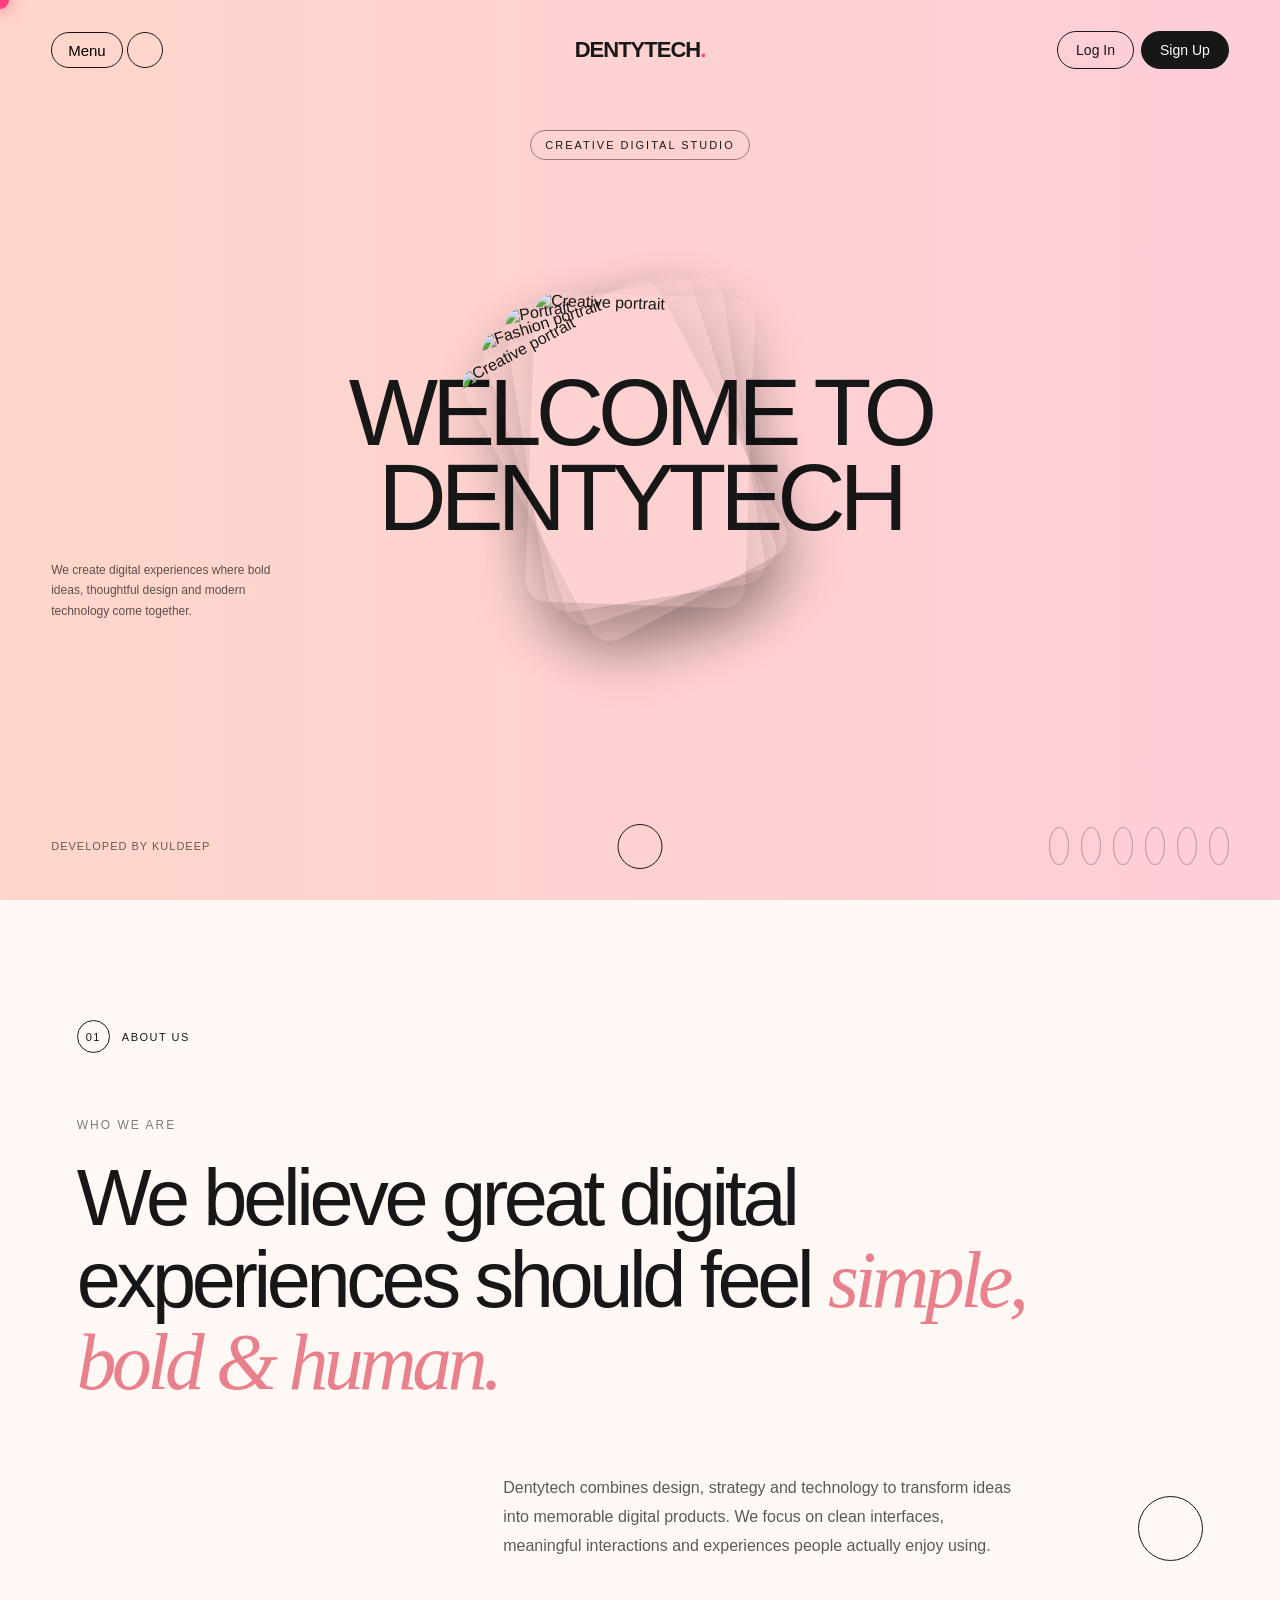
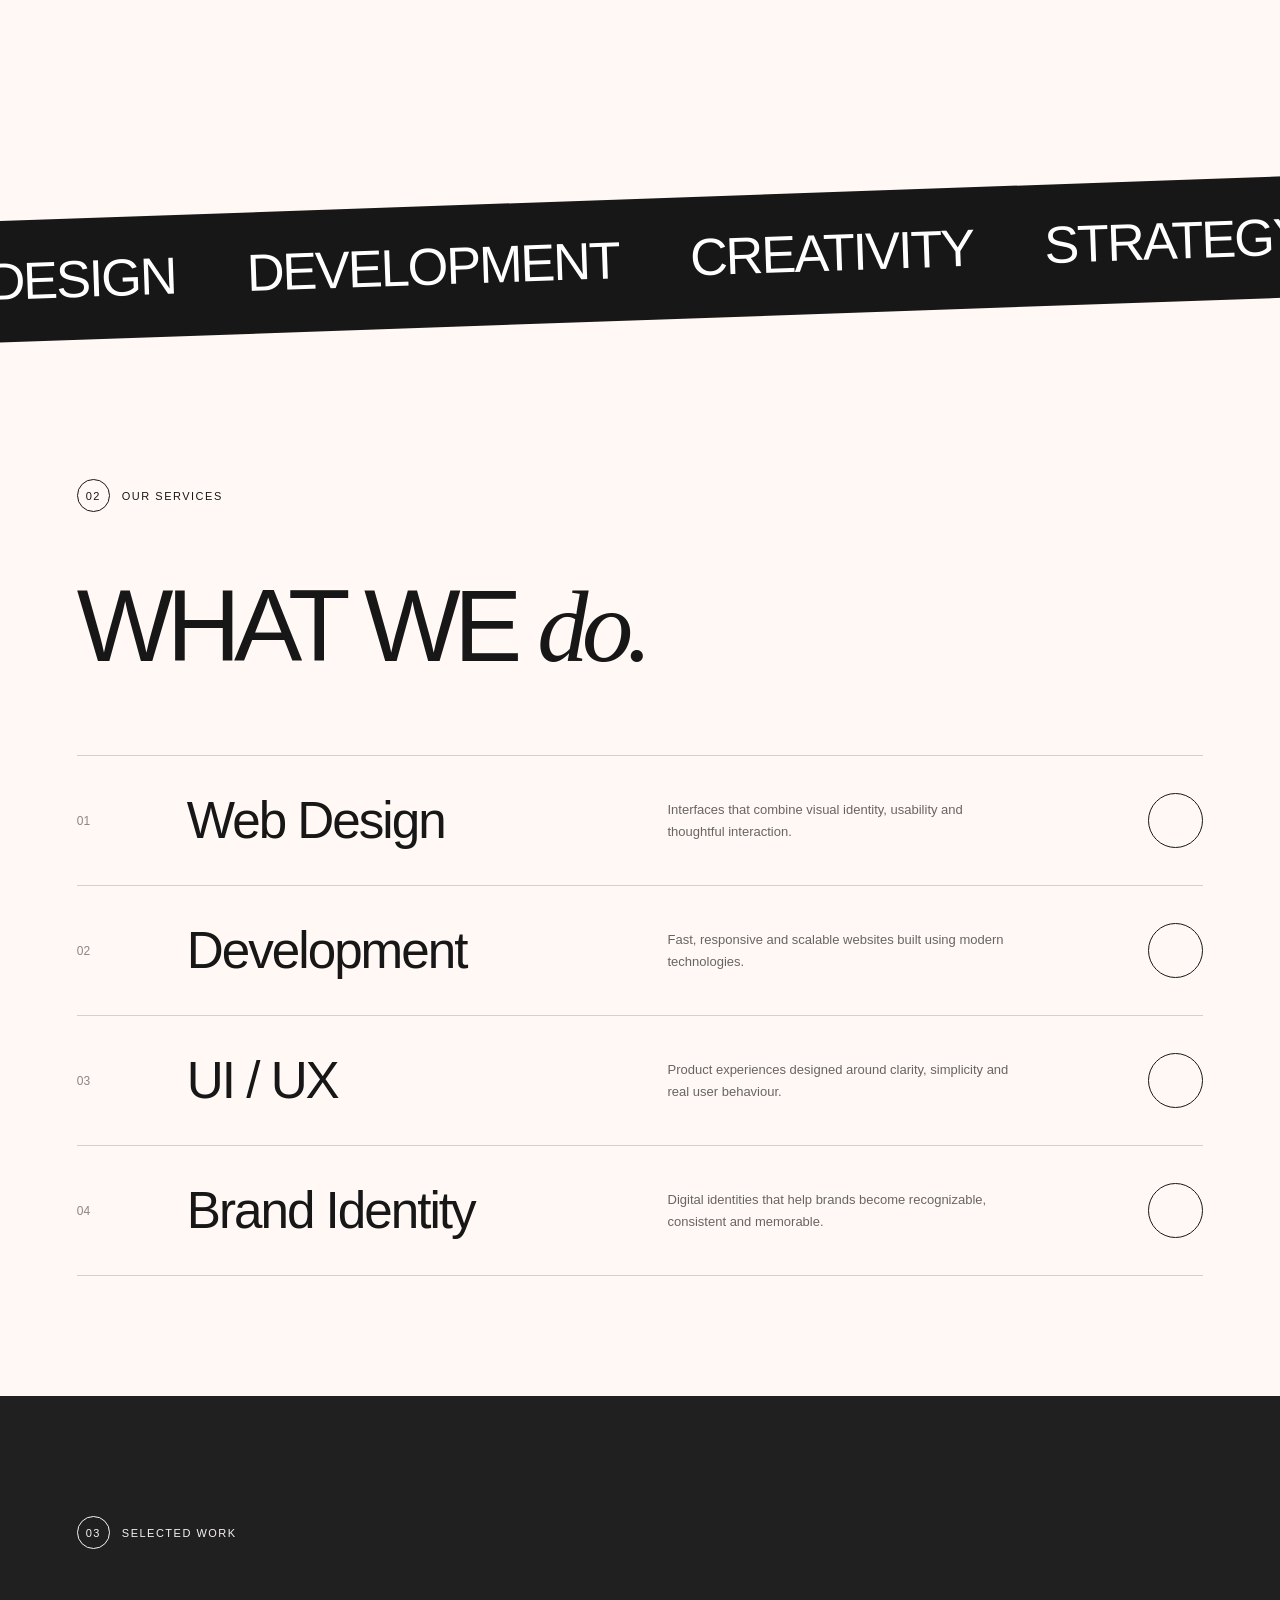
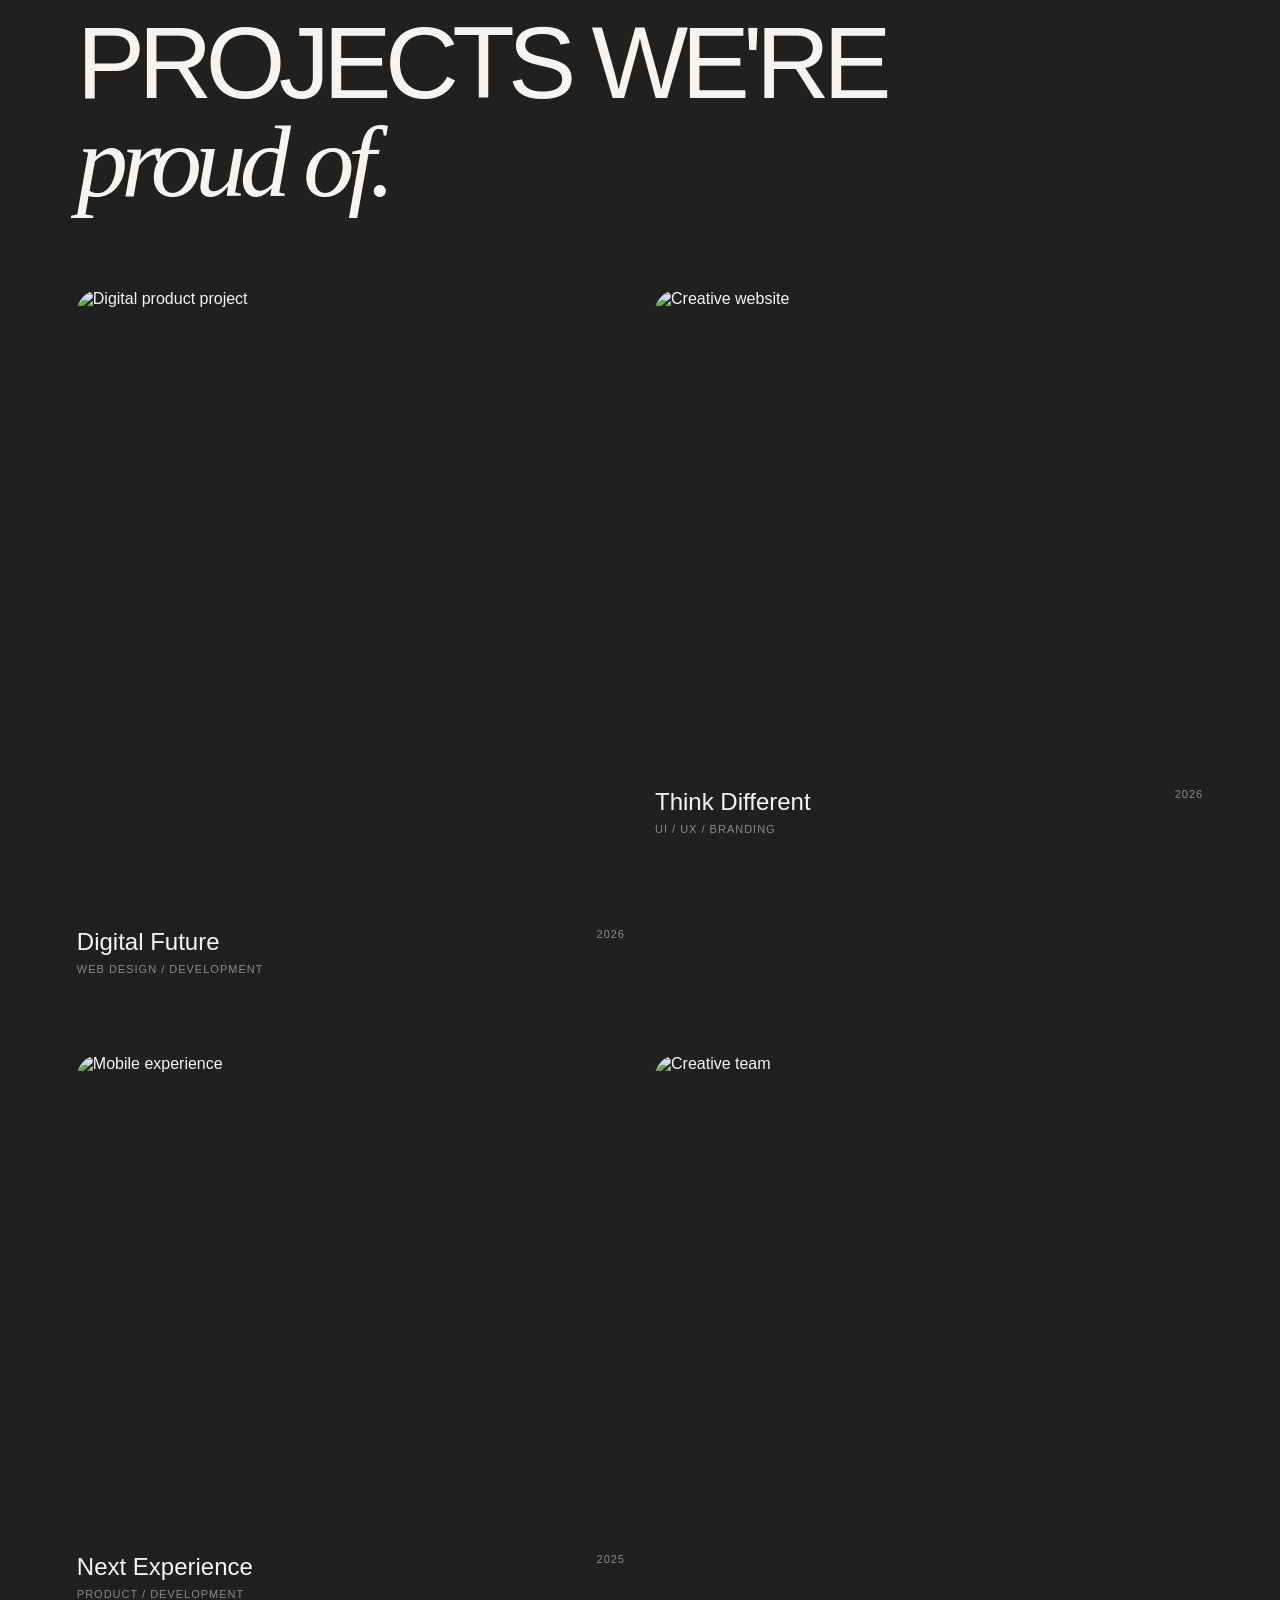
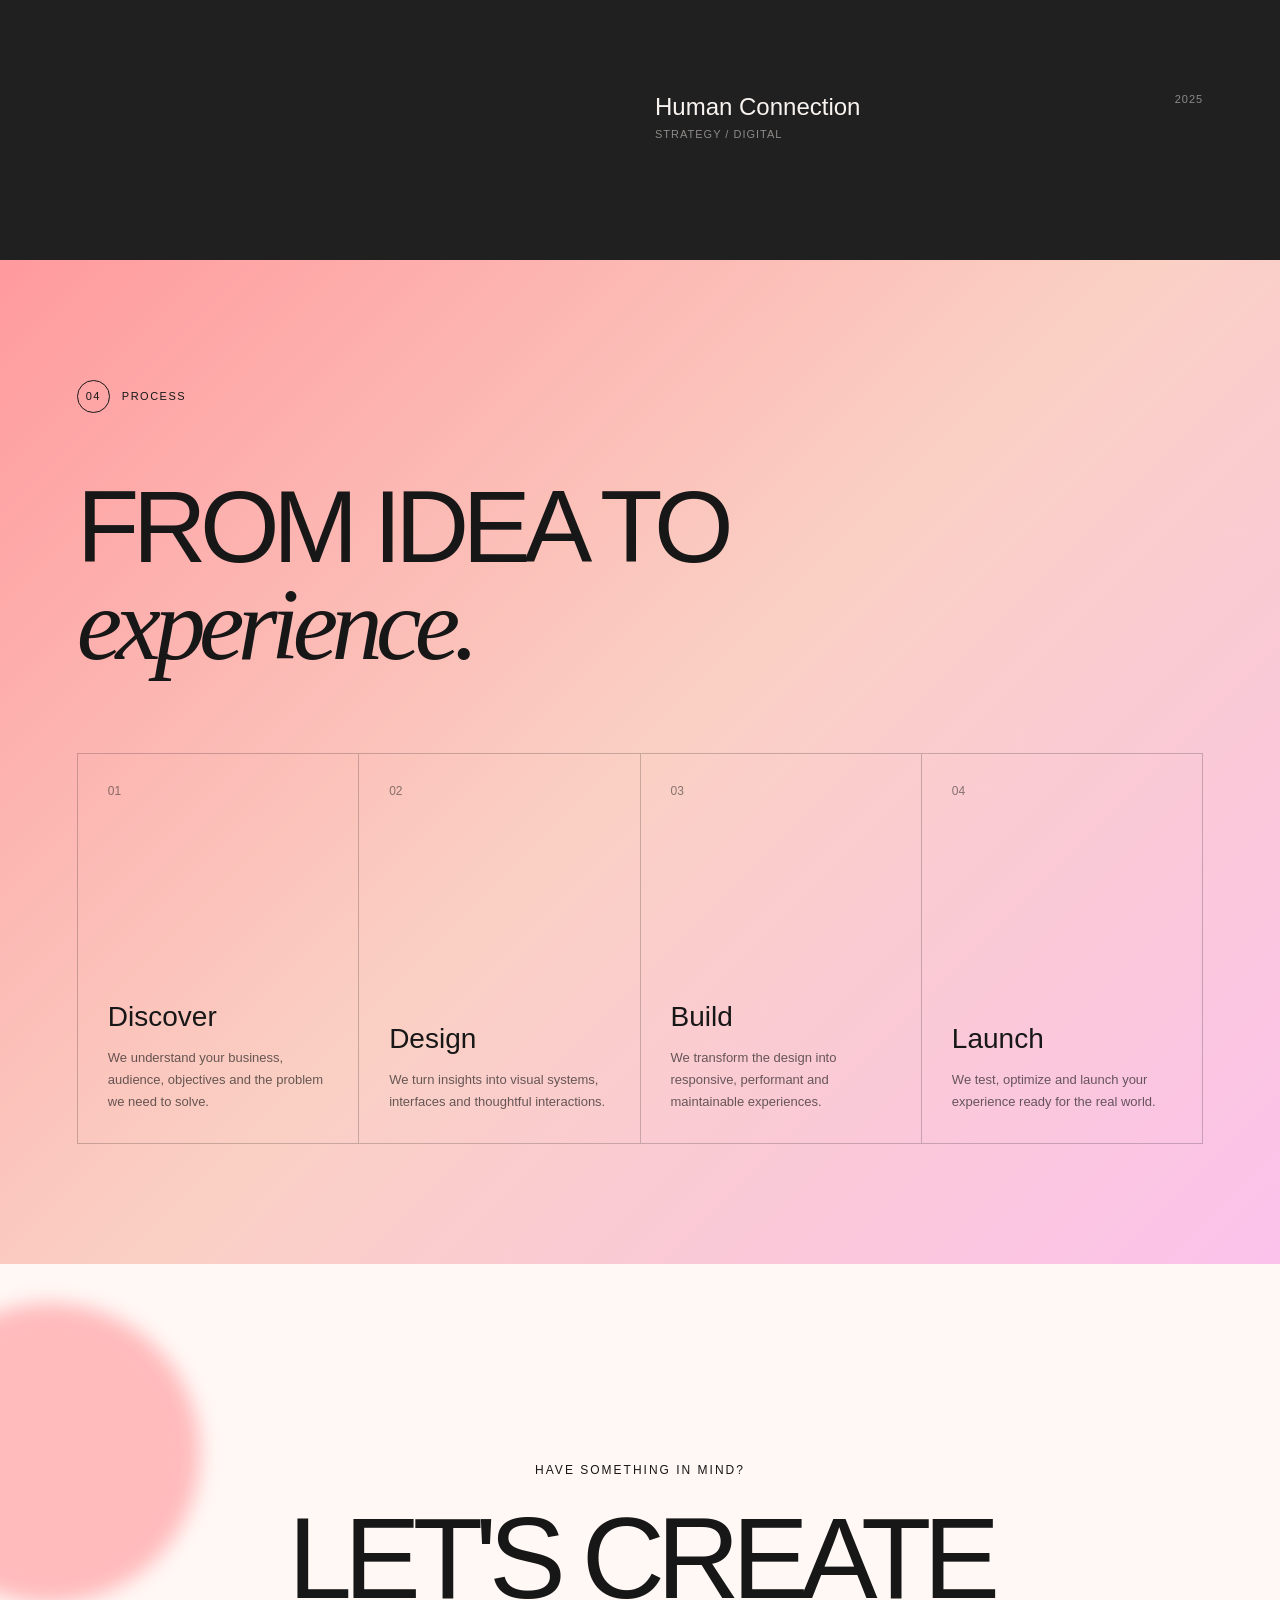
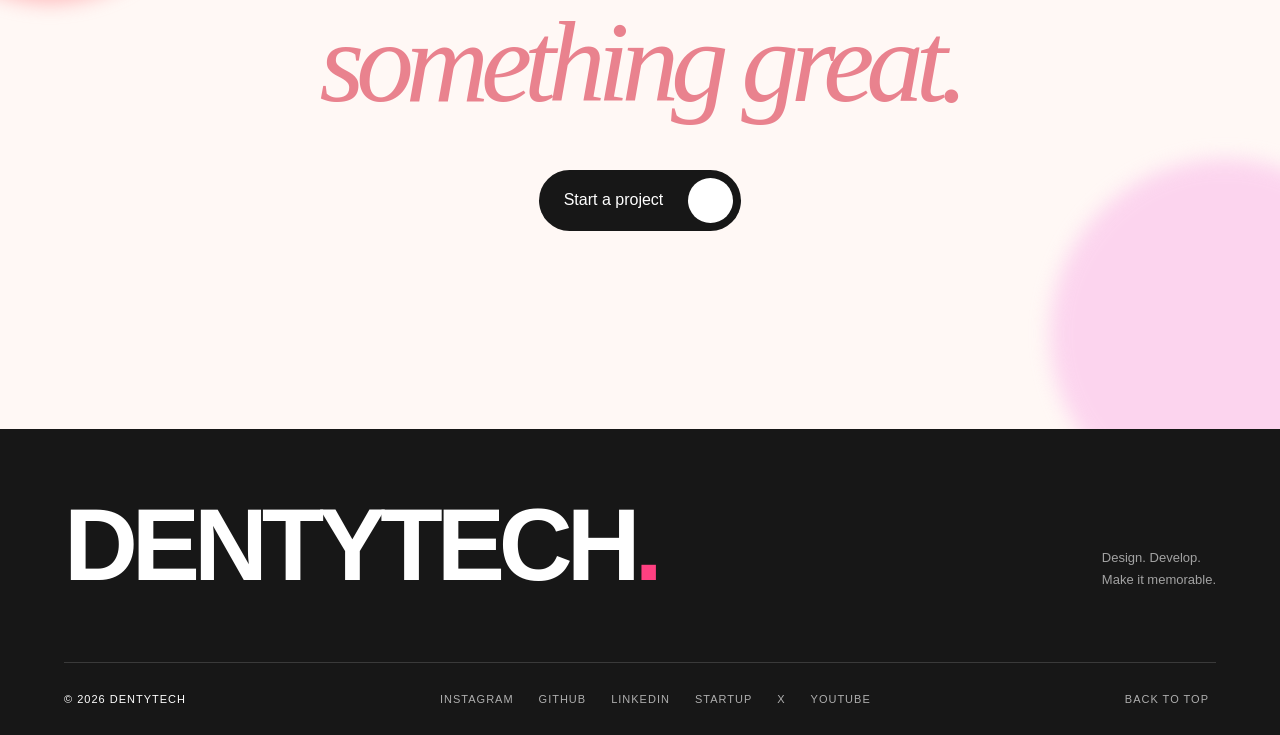
==== commit 4de96a9b: "Update social media links and enhance README with project details and features" ====
--- a/index.html
+++ b/index.html
@@ -41,14 +41,23 @@
         </nav>
 
         <div class="mobile-socials">
-            <a href="#" aria-label="Instagram">
+            <a href="https://www.instagram.com/kuldeep_patel.dev/" target="_blank" aria-label="Instagram">
                 <i class="ri-instagram-line"></i>
             </a>
-            <a href="#" aria-label="Github">
+            <a href="https://github.com/Devkuldeep/Web1.0" target="_blank" aria-label="GitHub">
                 <i class="ri-github-line"></i>
             </a>
-            <a href="#" aria-label="LinkedIn">
+            <a href="https://www.linkedin.com/in/kuldeep-patel-09a0041a7/" target="_blank" aria-label="LinkedIn">
                 <i class="ri-linkedin-box-line"></i>
+            </a>
+            <a href="https://www.techservenexus.com/" target="_blank" aria-label="TechServeNexus">
+                <i class="ri-global-line"></i>
+            </a>
+            <a href="https://x.com/KuldeepDev_" target="_blank" aria-label="X">
+                <i class="ri-twitter-line"></i>
+            </a>
+            <a href="https://www.youtube.com/channel/UCBUPxmPzjUqOIcEnbb--0Rw" target="_blank" aria-label="YouTube">
+                <i class="ri-youtube-line"></i>
             </a>
         </div>
 
@@ -155,7 +164,7 @@
                 <div class="social-media">
 
                     <a
-                        href="https://www.instagram.com/_.kuldeeppatel._"
+                        href="https://www.instagram.com/kuldeep_patel.dev/"
                         target="_blank"
                         aria-label="Instagram"
                     >
@@ -163,19 +172,43 @@
                     </a>
 
                     <a
-                        href="https://github.com/kuldeepg3"
+                        href="https://github.com/Devkuldeep/Web1.0"
                         target="_blank"
-                        aria-label="Github"
+                        aria-label="GitHub"
                     >
                         <i class="ri-github-line"></i>
                     </a>
 
                     <a
-                        href="https://www.linkedin.com/in/kuldeep-patel-09a0041a7"
+                        href="https://www.linkedin.com/in/kuldeep-patel-09a0041a7/"
                         target="_blank"
                         aria-label="LinkedIn"
                     >
                         <i class="ri-linkedin-box-line"></i>
+                    </a>
+
+                    <a
+                        href="https://www.techservenexus.com/"
+                        target="_blank"
+                        aria-label="TechServeNexus"
+                    >
+                        <i class="ri-global-line"></i>
+                    </a>
+
+                    <a
+                        href="https://x.com/KuldeepDev_"
+                        target="_blank"
+                        aria-label="X"
+                    >
+                        <i class="ri-twitter-line"></i>
+                    </a>
+
+                    <a
+                        href="https://www.youtube.com/channel/UCBUPxmPzjUqOIcEnbb--0Rw"
+                        target="_blank"
+                        aria-label="YouTube"
+                    >
+                        <i class="ri-youtube-line"></i>
                     </a>
 
                 </div>
@@ -653,26 +686,12 @@
 
             <div class="footer-links">
 
-                <a
-                    href="https://www.instagram.com/_.kuldeeppatel._"
-                    target="_blank"
-                >
-                    Instagram
-                </a>
-
-                <a
-                    href="https://github.com/kuldeepg3"
-                    target="_blank"
-                >
-                    Github
-                </a>
-
-                <a
-                    href="https://www.linkedin.com/in/kuldeep-patel-09a0041a7"
-                    target="_blank"
-                >
-                    LinkedIn
-                </a>
+                <a href="https://www.instagram.com/kuldeep_patel.dev/" target="_blank">Instagram</a>
+                <a href="https://github.com/Devkuldeep/Web1.0" target="_blank">GitHub</a>
+                <a href="https://www.linkedin.com/in/kuldeep-patel-09a0041a7/" target="_blank">LinkedIn</a>
+                <a href="https://www.techservenexus.com/" target="_blank">Startup</a>
+                <a href="https://x.com/KuldeepDev_" target="_blank">X</a>
+                <a href="https://www.youtube.com/channel/UCBUPxmPzjUqOIcEnbb--0Rw" target="_blank">YouTube</a>
 
             </div>
 
